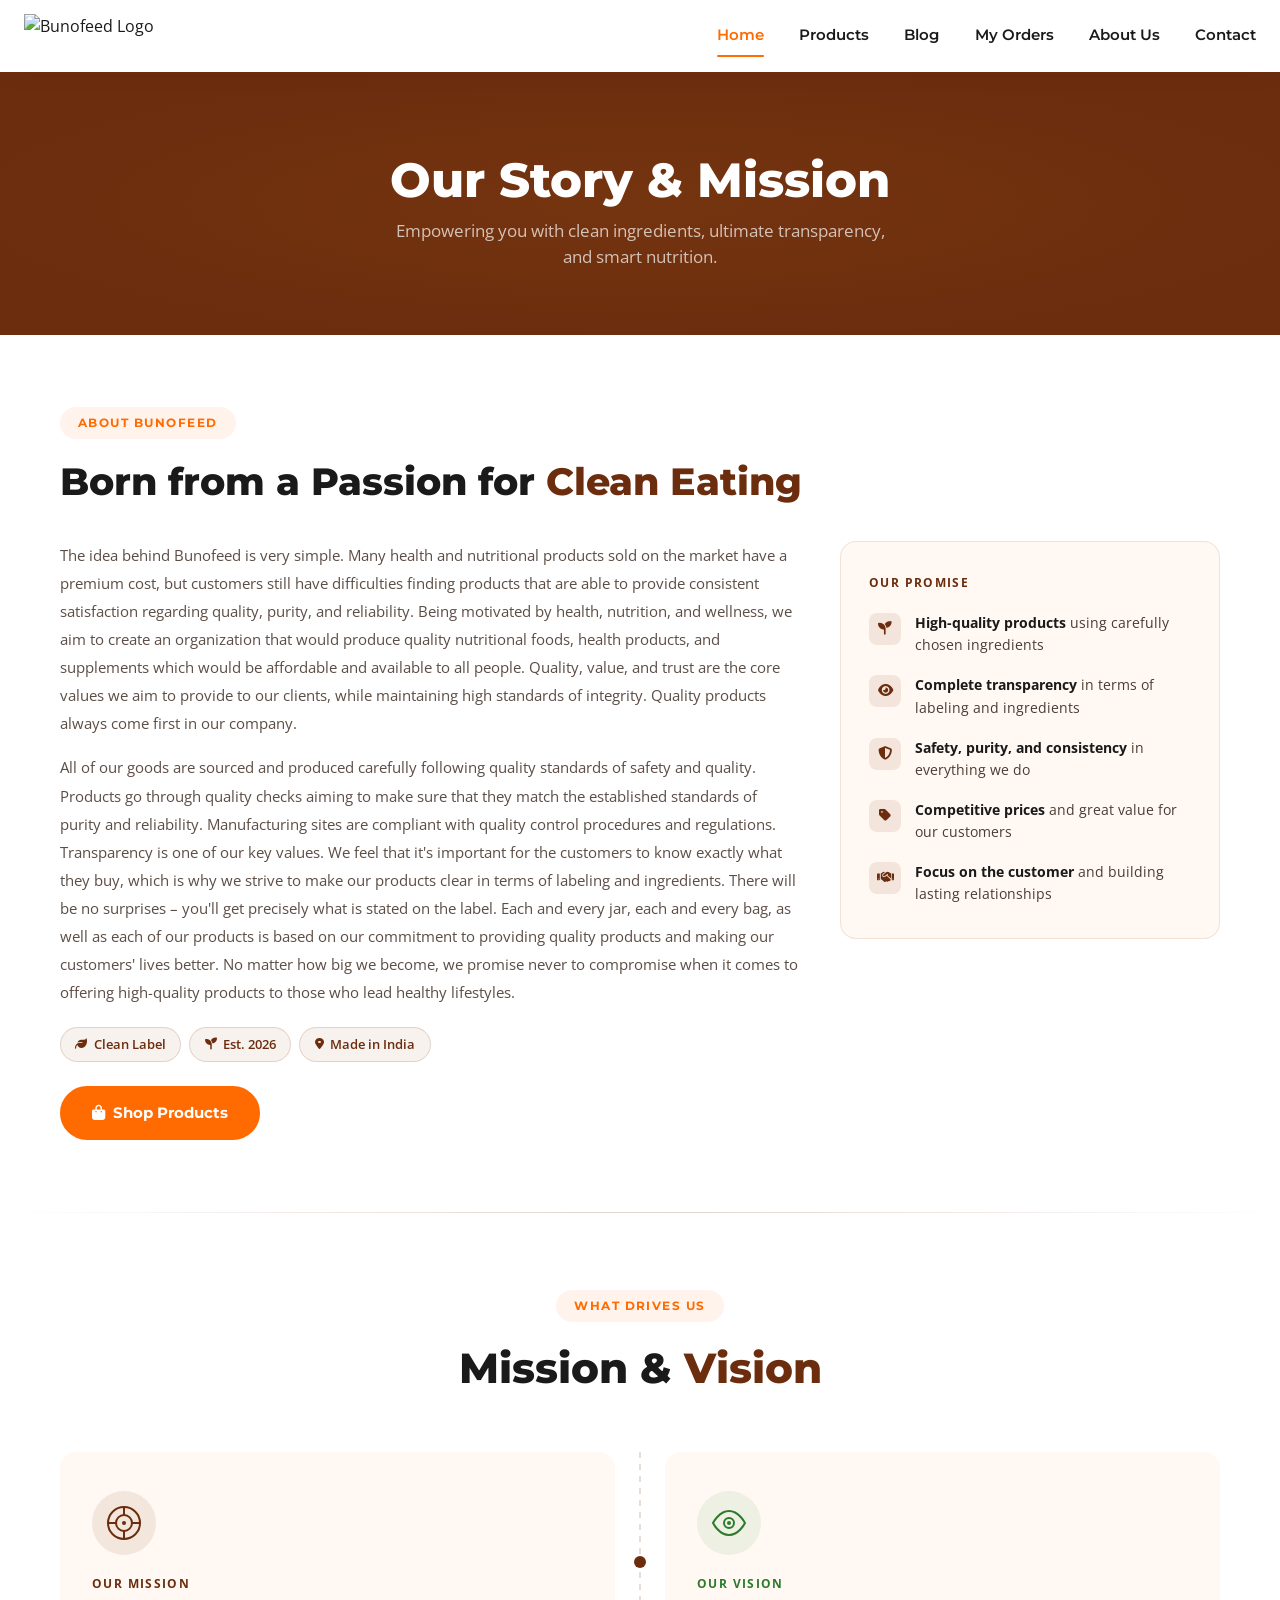
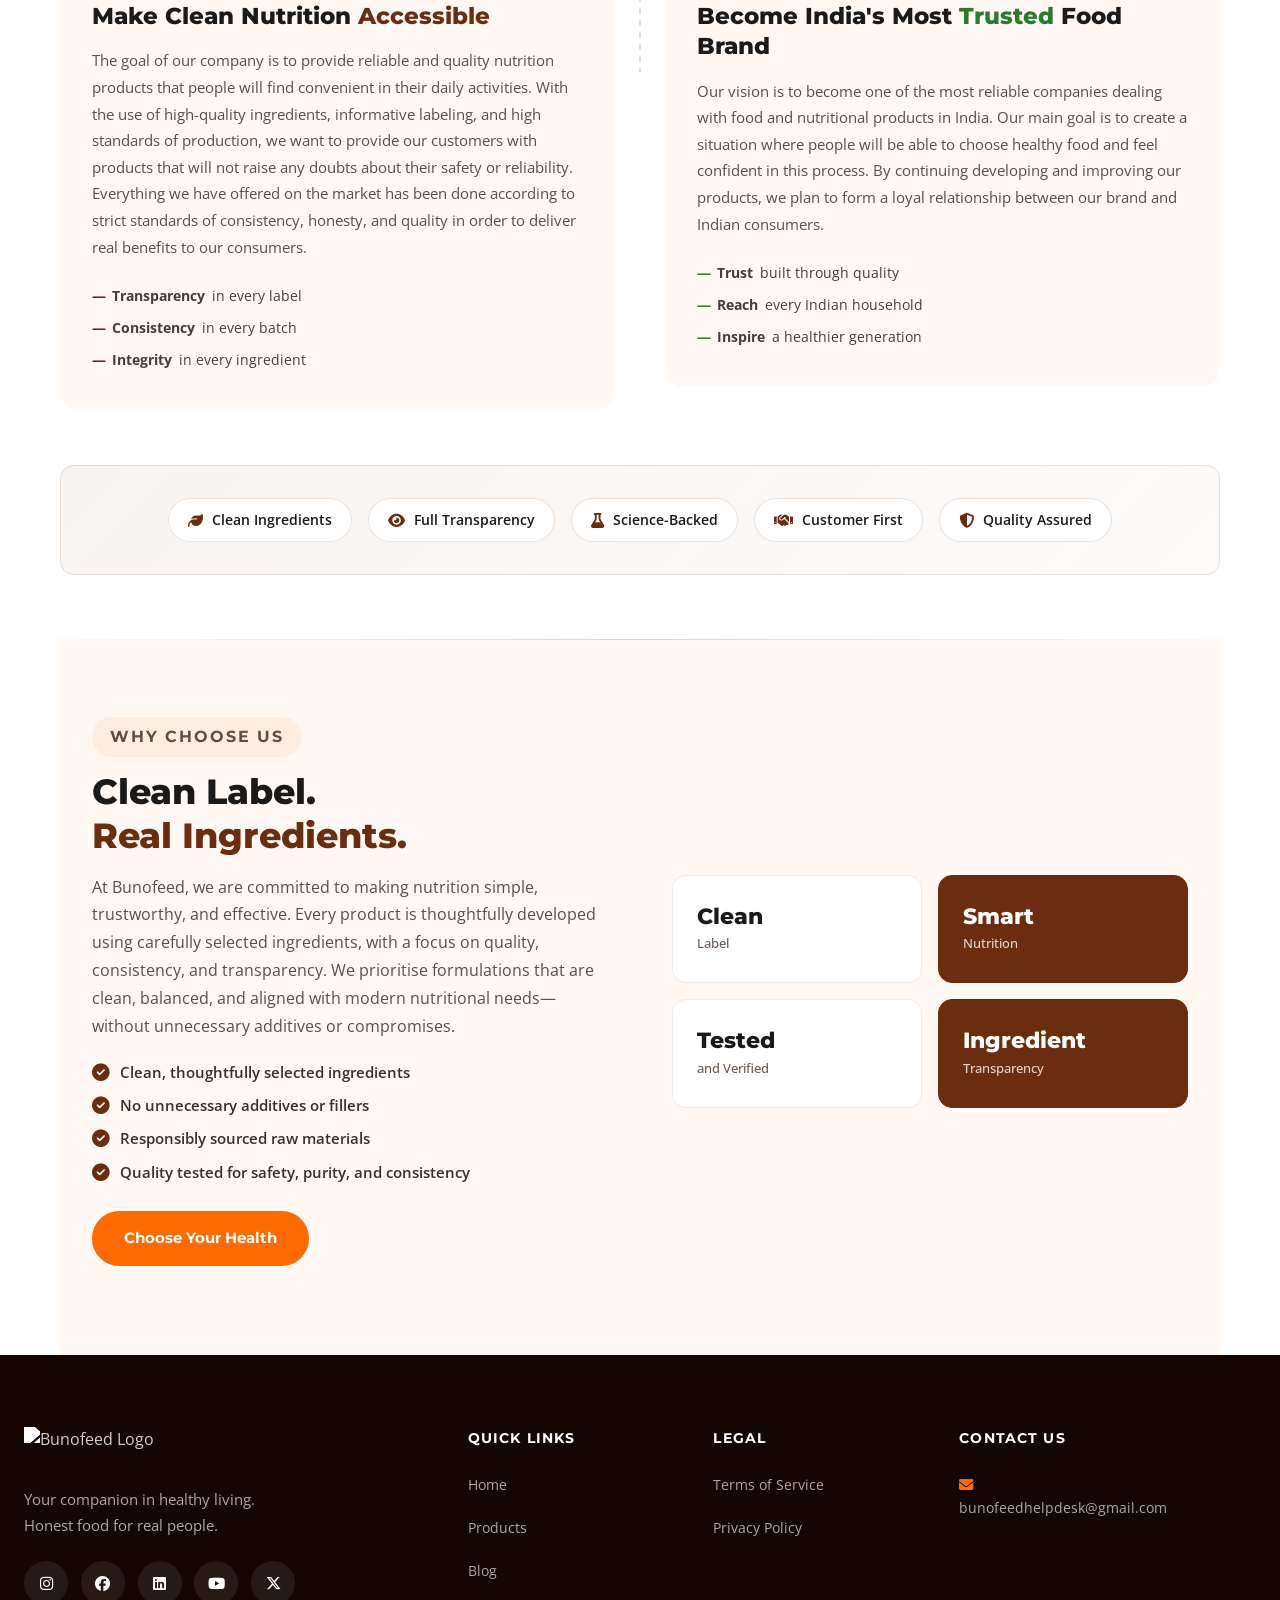
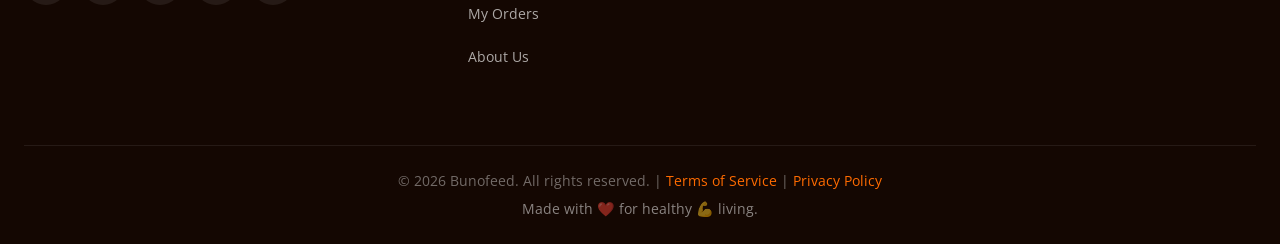
==== about.html @ 145c2211 "Update about.html" ====
<!DOCTYPE html>
<html lang="en">
<head>
  <!-- Google tag (gtag.js) -->
<script async src="https://www.googletagmanager.com/gtag/js?id=G-GJ6EV9SN7Q"></script>
<script>
  window.dataLayer = window.dataLayer || [];
  function gtag(){dataLayer.push(arguments);}
  gtag('js', new Date());

  gtag('config', 'G-GJ6EV9SN7Q', { debug_mode: true });
</script>
  <meta charset="UTF-8"/>
  <meta name="viewport" content="width=device-width, initial-scale=1.0, viewport-fit=cover"/>
  <meta name="description" content="Learn about Bunofeed — our story, mission, vision and commitment to clean, healthy food products. Honest nutrition for everyday life."/>
  <meta name="robots" content="index, follow"/>
  <title>About Bunofeed | Our Story, Mission & Commitment to Clean Nutrition</title>

  <!-- Canonical -->
  <link rel="canonical" href="https://bunofeed.in/about.html"/>

  <!-- Favicons -->
<link rel="icon" type="image/png" sizes="32x32" href="/images/favicon-32x32.png">
<link rel="icon" type="image/png" sizes="16x16" href="/images/favicon-16x16.png">
<link rel="icon" type="image/png" sizes="16x16" href="/images/favicon-192x192.png">

<link rel="apple-touch-icon" sizes="180x180" href="/images/apple-touch-icon.png">

<link rel="manifest" href="/site.webmanifest">
  
  <!-- Open Graph -->
  <meta property="og:type" content="website"/>
  <meta property="og:site_name" content="Bunofeed"/>
  <meta property="og:locale" content="en_IN"/>
  <meta property="og:url" content="https://bunofeed.in/about.html"/>
  <meta property="og:title" content="About Bunofeed | Our Story & Mission"/>
  <meta property="og:description" content="Learn about Bunofeed — our story, mission, vision and commitment to clean, healthy food products. Honest nutrition for everyday life."/>
  <meta property="og:image" content="https://bunofeed.in/images/web_cover_image.png"/>
  <meta property="og:image:width" content="1200"/>
  <meta property="og:image:height" content="630"/>
  <meta property="og:image:alt" content="Bunofeed — Clean Nutrition Products"/>

  <!-- Twitter Card -->
  <meta name="twitter:card" content="summary_large_image"/>
  <meta name="twitter:site" content="@bunofeed"/>
  <meta name="twitter:title" content="About Bunofeed | Our Story & Mission"/>
  <meta name="twitter:description" content="Learn about Bunofeed — our story, mission, vision and commitment to clean, healthy food products."/>
  <meta name="twitter:image" content="https://bunofeed.in/images/web_cover_image.png"/>

  <!-- hreflang -->
  <link rel="alternate" hreflang="en-in" href="https://bunofeed.in/about.html"/>
  <link rel="alternate" hreflang="x-default" href="https://bunofeed.in/about.html"/>

  <!-- BreadcrumbList Schema -->
  <script type="application/ld+json">
  {
    "@context": "https://schema.org",
    "@type": "BreadcrumbList",
    "itemListElement": [
      { "@type": "ListItem", "position": 1, "name": "Home",     "item": "https://bunofeed.in/" },
      { "@type": "ListItem", "position": 2, "name": "About Us", "item": "https://bunofeed.in/about.html" }
    ]
  }
  </script>

  <!-- AboutPage Schema -->
  <script type="application/ld+json">
  {
    "@context": "https://schema.org",
    "@type": "AboutPage",
    "url": "https://bunofeed.in/about.html",
    "name": "About Bunofeed",
    "description": "Learn about Bunofeed — our story, mission, vision and commitment to clean, healthy food products.",
    "publisher": {
      "@type": "Organization",
      "name": "Bunofeed",
      "logo": "https://bunofeed.in/images/logo2.png"
    }
  }
  </script>
  <link rel="preconnect" href="https://fonts.googleapis.com"/>
  <link rel="preconnect" href="https://fonts.gstatic.com" crossorigin/>
  <link href="https://fonts.googleapis.com/css2?family=Montserrat:wght@400;600;700;800&family=Open+Sans:wght@400;500;600&display=swap" rel="stylesheet"/>
  <link rel="stylesheet" href="https://cdnjs.cloudflare.com/ajax/libs/font-awesome/6.5.0/css/all.min.css"/>
  <link rel="stylesheet" href="/style.css"/>
  <style>
    /* =============================================
       ABOUT PAGE — Fixed Layout, Original Content
       ============================================= */

    /* ── Hero ── */
    .about-page-hero {
      background: var(--brown);
      padding: clamp(3rem, 7vw, 5rem) 1.5rem clamp(2.5rem, 5vw, 4rem);
      text-align: center;
      position: relative;
      overflow: hidden;
    }
    .about-page-hero::after {
      content: '';
      position: absolute; inset: 0;
      background: radial-gradient(ellipse at center, rgba(139,69,19,0.3) 0%, transparent 75%);
      pointer-events: none;
    }
    .about-page-hero-inner { position: relative; z-index: 1; }
    .about-page-hero h1 {
      font-family: var(--font-head);
      font-size: clamp(1.75rem, 5vw, 3rem);
      font-weight: 800; color: #fff; margin-bottom: 0.5rem;
      line-height: 1.2;
    }
    .about-page-hero p {
      color: rgba(255,255,255,0.7);
      font-size: clamp(0.9rem, 2.5vw, 1.05rem);
      max-width: 520px;
      margin: 0 auto;
    }

    /* ── Divider ── */
    .about-divider {
      height: 1px;
      background: linear-gradient(to right, transparent, #e0d4cc, transparent);
      margin: 0;
    }

    /* ── Brand / About Section ── */
    .brand-visual-section {
      padding: clamp(2.5rem, 6vw, 4.5rem) clamp(1rem, 4vw, 2rem);
      background: var(--white);
    }
    .bvs-identity {
      max-width: 1160px;
      margin: 0 auto;
    }
    .bvs-top {
      margin-bottom: 2.25rem;
    }
    .bvs-heading {
      font-family: var(--font-head);
      font-size: clamp(1.6rem, 3.5vw, 2.4rem);
      font-weight: 800;
      color: var(--dark);
      margin: 0.4rem 0 0;
      line-height: 1.2;
    }
    .bvs-heading span { color: var(--brown); }

    /* Two columns: story | promise card */
    .bvs-cols {
      display: grid;
      grid-template-columns: 1fr 380px;
      gap: 2.5rem;
      align-items: start;
    }

    /* Story text */
    .bvs-story {}
    .bvs-desc {
      color: #5c4d45;
      font-size: clamp(0.88rem, 1.5vw, 0.95rem);
      line-height: 1.85;
      margin-bottom: 1rem;
      white-space: pre-line;
    }
    .bvs-tags {
      display: flex;
      flex-wrap: wrap;
      gap: 0.5rem;
      margin: 1.25rem 0 1.5rem;
    }
    .bvs-tags span {
      display: inline-flex;
      align-items: center;
      gap: 0.4rem;
      padding: 0.4rem 0.9rem;
      border-radius: 50px;
      background: rgba(139,69,19,0.07);
      border: 1px solid rgba(139,69,19,0.18);
      font-size: 0.8rem;
      font-weight: 600;
      color: var(--brown);
      white-space: nowrap;
    }
    .bvs-tags span i { font-size: 0.75rem; }
    .bvs-cta { min-height: 48px; }

    /* Promise card */
    .bvs-promise-card {
      background: var(--off-white, #faf7f5);
      border: 1px solid rgba(139,69,19,0.12);
      border-radius: 16px;
      padding: 2rem 1.75rem;
      position: sticky;
      top: 5rem;
    }
    .bvs-promise-label {
      font-size: 0.72rem;
      font-weight: 700;
      letter-spacing: 0.12em;
      text-transform: uppercase;
      color: var(--brown);
      margin-bottom: 1.25rem;
    }
    .bvs-promise-list {
      list-style: none;
      padding: 0; margin: 0;
      display: flex;
      flex-direction: column;
      gap: 1.1rem;
    }
    .bvs-promise-list li {
      display: flex;
      align-items: flex-start;
      gap: 0.85rem;
      font-size: 0.9rem;
      color: #4a3c35;
      line-height: 1.55;
    }
    .bvs-promise-list li strong { color: var(--dark); }
    .bvs-promise-icon {
      flex-shrink: 0;
      width: 32px; height: 32px;
      border-radius: 8px;
      background: rgba(139,69,19,0.1);
      display: flex; align-items: center; justify-content: center;
      color: var(--brown);
      font-size: 0.85rem;
      margin-top: 1px;
    }

    /* ── Mission & Vision ── */
    /* ── Mission & Vision ── */
    .mv-section {
      padding: clamp(2.5rem, 6vw, 5rem) clamp(1rem, 4vw, 2rem) clamp(2rem, 5vw, 4rem);
      background: var(--white);
    }
    .mv-header {
      text-align: center;
      margin-bottom: clamp(2rem, 4vw, 3.5rem);
      max-width: 1160px;
      margin-left: auto;
      margin-right: auto;
    }
    .mv-header h2 {
      font-family: var(--font-head);
      font-size: clamp(1.8rem, 4vw, 2.6rem);
      font-weight: 800; color: var(--dark);
      margin-bottom: 0.75rem;
    }
    .mv-header h2 span { color: var(--brown); }
    .mv-subtitle {
      color: #6b5c54; font-size: 1rem;
      max-width: 560px; margin: 0 auto; line-height: 1.7;
    }

    /* Cards — two columns on desktop */
    .mv-cards {
      display: grid;
      grid-template-columns: 1fr auto 1fr;
      gap: 0;
      align-items: start;
      max-width: 1160px;
      margin: 0 auto;
    }
    .mv-card {
      padding: clamp(1.5rem, 3vw, 2.5rem) clamp(1.25rem, 2.5vw, 2rem);
      border-radius: 16px;
      background: var(--off-white, #faf7f5);
      transition: transform 0.3s ease, box-shadow 0.3s ease;
    }
    .mv-card:hover {
      transform: translateY(-6px);
      box-shadow: 0 20px 50px rgba(139,69,19,0.10);
    }
    .mv-card-icon {
      width: 64px; height: 64px; border-radius: 50%;
      display: flex; align-items: center; justify-content: center;
      margin-bottom: 1.25rem;
    }
    .mv-card--mission .mv-card-icon { background: rgba(139,69,19,0.10); color: var(--brown); }
    .mv-card--vision  .mv-card-icon { background: rgba(34,139,34,0.08); color: #2c7a2c; }
    .mv-card-label {
      font-size: 0.72rem; font-weight: 700;
      letter-spacing: 0.12em; text-transform: uppercase; margin-bottom: 0.5rem;
    }
    .mv-card--mission .mv-card-label { color: var(--brown); }
    .mv-card--vision  .mv-card-label { color: #2c7a2c; }
    .mv-card h3 {
      font-family: var(--font-head);
      font-size: clamp(1.15rem, 2.2vw, 1.45rem);
      font-weight: 800; color: var(--dark);
      margin-bottom: 1rem; line-height: 1.3;
    }
    .mv-card h3 em { font-style: normal; }
    .mv-card--mission h3 em { color: var(--brown); }
    .mv-card--vision  h3 em { color: #2c7a2c; }
    .mv-card > p {
      color: #5c4d45;
      font-size: clamp(0.88rem, 1.5vw, 0.95rem);
      line-height: 1.75; margin-bottom: 1.5rem;
    }
    .mv-pillars {
      list-style: none; padding: 0; margin: 0;
      display: flex; flex-direction: column; gap: 0.55rem;
    }
    .mv-pillars li {
      font-size: 0.9rem; color: #4a3c35;
      display: flex; align-items: center; gap: 0.4rem;
    }
    .mv-pillars li::before { content: '—'; font-weight: 700; color: var(--brown); flex-shrink: 0; }
    .mv-card--vision .mv-pillars li::before { color: #2c7a2c; }
    .mv-pillars li span { font-weight: 700; }

    /* Dashed ornament between cards */
    .mv-ornament {
      display: flex;
      flex-direction: column;
      align-items: center;
      justify-content: center;
      padding: 0 1.5rem;
      position: relative;
    }
    .mv-ornament-dot {
      width: 12px; height: 12px; border-radius: 50%;
      background: var(--brown);
      position: absolute; top: 50%; left: 50%;
      transform: translate(-50%, -50%);
    }

    /* Values strip */
    .mv-values-strip {
      display: flex; flex-wrap: wrap;
      justify-content: center; gap: 1rem;
      margin-top: 3.5rem; padding: 2rem;
      border-radius: 14px;
      background: linear-gradient(135deg, rgba(139,69,19,0.06) 0%, rgba(139,69,19,0.02) 100%);
      border: 1px solid rgba(139,69,19,0.12);
      max-width: 1160px;
      margin-left: auto; margin-right: auto;
    }
    .mv-value {
      display: flex; align-items: center; gap: 0.55rem;
      padding: 0.6rem 1.2rem; border-radius: 50px;
      background: #fff; border: 1px solid rgba(139,69,19,0.15);
      font-size: 0.88rem; font-weight: 600; color: var(--dark);
      white-space: nowrap;
    }
    .mv-value i { color: var(--brown); font-size: 0.95rem; }

    /* ── Why Choose Bunofeed ── */
    .why-us {
      padding: clamp(2.5rem, 6vw, 5rem) clamp(1rem, 4vw, 2rem) clamp(3rem, 7vw, 6rem);
      background: var(--off-white, #faf7f5);
    }
    /* Inner wrapper for two-column layout */
    .why-us > .why-text,
    .why-us > .why-visual {
      /* handled by the parent grid below */
    }
    /* Wrap why-text + why-visual in a grid via pseudo-container */
    .why-us {
      display: grid;
      grid-template-columns: 1fr 1fr;
      gap: clamp(2rem, 5vw, 4rem);
      align-items: start;
      max-width: 1160px;
      margin-left: auto; margin-right: auto;
      box-sizing: border-box;
    }
    .why-text h2 {
      font-family: var(--font-head);
      font-size: clamp(1.6rem, 3.5vw, 2.2rem);
      font-weight: 800; color: var(--dark);
      margin-bottom: 1rem; line-height: 1.25;
    }
    .why-text h2 span { color: var(--brown); }
    .why-text > p {
      color: #5c4d45; font-size: clamp(0.88rem, 1.6vw, 0.97rem);
      line-height: 1.8; margin-bottom: 1.25rem;
    }
    .why-list {
      list-style: none; padding: 0; margin: 0 0 1.75rem;
      display: flex; flex-direction: column; gap: 0.65rem;
    }
    .why-list li {
      display: flex; align-items: flex-start; gap: 0.65rem;
      font-size: clamp(0.88rem, 1.5vw, 0.95rem);
      color: #3a2e28; line-height: 1.5;
    }
    .why-list li i { color: var(--brown); margin-top: 3px; flex-shrink: 0; }

    .why-visual {
      display: grid;
      grid-template-columns: 1fr 1fr;
      gap: 1rem;
      align-self: center;
    }
    .why-stat-card {
      padding: 1.75rem 1.5rem; border-radius: 14px;
      background: #fff; border: 1px solid rgba(139,69,19,0.1);
      display: flex; flex-direction: column; gap: 0.3rem;
      transition: transform 0.3s ease, box-shadow 0.3s ease;
    }
    .why-stat-card:hover {
      transform: translateY(-4px);
      box-shadow: 0 12px 32px rgba(139,69,19,0.10);
    }
    .why-stat-card.accent { background: var(--brown); border-color: var(--brown); }
    .stat-num {
      font-family: var(--font-head);
      font-size: clamp(1.1rem, 2vw, 1.4rem);
      font-weight: 800; color: var(--dark); line-height: 1.1;
    }
    .why-stat-card.accent .stat-num { color: #fff; }
    .stat-label { font-size: 0.82rem; color: #6b5c54; font-weight: 500; }
    .why-stat-card.accent .stat-label { color: rgba(255,255,255,0.8); }

    /* =============================================
       RESPONSIVE BREAKPOINTS
       ============================================= */

    /* Tablet: collapse promise card below story */
    @media (max-width: 960px) {
      .bvs-cols {
        grid-template-columns: 1fr;
        gap: 2rem;
      }
      .bvs-promise-card { position: static; }

      .why-us {
        grid-template-columns: 1fr;
        max-width: 680px;
      }
      .why-visual { grid-template-columns: repeat(4, 1fr); }
    }

    @media (max-width: 700px) {
      .mv-cards { grid-template-columns: 1fr; }
      .mv-ornament { display: none; }
      .mv-values-strip { margin-top: 2rem; padding: 1.25rem; gap: 0.6rem; }
      .mv-value { font-size: 0.82rem; padding: 0.5rem 0.9rem; }
    }

    @media (max-width: 600px) {
      .why-visual { grid-template-columns: 1fr 1fr; }
      .mv-header { margin-bottom: 1.5rem; }
      .bvs-promise-card { padding: 1.5rem 1.25rem; }
    }

    @media (max-width: 400px) {
      .why-visual { grid-template-columns: 1fr; }
    }
  </style>
</head>
<body>

  <!-- =========================================================
       CAMPAIGN BANNER
       ========================================================= -->
  <div id="campaign-banner" role="alert" aria-live="polite"></div>

  <!-- NAVBAR -->
  <header class="navbar">
    <div class="nav-container">
      <a href="/index.html" class="logo" aria-label="Bunofeed Home">
        <img src="https://bunofeed.in/images/logo2.png" alt="Bunofeed Logo" class="logo-img"/>

      </a>
      <button class="hamburger" id="hamburger" aria-label="Toggle menu" aria-expanded="false">
        <span></span><span></span><span></span>
      </button>
      <nav class="nav-links" id="navLinks" aria-label="Main navigation">
        <a href="/index.html"    class="nav-link active">Home</a>
        <a href="/shop.html"     class="nav-link">Products</a>
        <a href="/blog.html"     class="nav-link">Blog</a>
        <a href="/orders.html"   class="nav-link">My Orders</a>
        <a href="/about.html"    class="nav-link">About Us</a>
        <a href="#contact"       class="nav-link">Contact</a>
      </nav>
    </div>
  </header>

  <section class="about-page-hero">
    <div class="about-page-hero-inner">
      <h1>Our Story & Mission</h1>
      <p>Empowering you with clean ingredients, ultimate transparency, and smart nutrition.</p>
    </div>
  </section>

  <!-- BRAND VISUAL SECTION -->
  <section class="brand-visual-section" id="about" aria-label="About Bunofeed">
    <div class="bvs-identity">

      <!-- Top: section label + heading -->
      <div class="bvs-top">
        <p class="section-tag">About Bunofeed</p>
        <h2 class="bvs-heading">Born from a Passion for <span>Clean Eating</span></h2>
      </div>

      <!-- Two-column: story text left, promise panel right -->
      <div class="bvs-cols">

        <div class="bvs-story">
          <p class="bvs-desc">The idea behind Bunofeed is very simple. Many health and nutritional products sold on the market have a premium cost, but customers still have difficulties finding products that are able to provide consistent satisfaction regarding quality, purity, and reliability. Being motivated by health, nutrition, and wellness, we aim to create an organization that would produce quality nutritional foods, health products, and supplements which would be affordable and available to all people. Quality, value, and trust are the core values we aim to provide to our clients, while maintaining high standards of integrity. Quality products always come first in our company.</p>

          <p class="bvs-desc">All of our goods are sourced and produced carefully following quality standards of safety and quality. Products go through quality checks aiming to make sure that they match the established standards of purity and reliability. Manufacturing sites are compliant with quality control procedures and regulations.
Transparency is one of our key values. We feel that it's important for the customers to know exactly what they buy, which is why we strive to make our products clear in terms of labeling and ingredients. There will be no surprises – you'll get precisely what is stated on the label. Each and every jar, each and every bag, as well as each of our products is based on our commitment to providing quality products and making our customers' lives better. No matter how big we become, we promise never to compromise when it comes to offering high-quality products to those who lead healthy lifestyles.</p>

          <div class="bvs-tags">
            <span><i class="fas fa-leaf" aria-hidden="true"></i> Clean Label</span>
            <span><i class="fas fa-seedling" aria-hidden="true"></i> Est. 2026</span>
            <span><i class="fas fa-map-marker-alt" aria-hidden="true"></i> Made in India</span>
          </div>
          <a href="/shop.html" class="btn btn-primary bvs-cta">
            <i class="fas fa-shopping-bag" aria-hidden="true"></i> Shop Products
          </a>
        </div>

        <!-- Right: promise card -->
        <div class="bvs-promise-card">
          <p class="bvs-promise-label">Our Promise</p>
          <ul class="bvs-promise-list">
            <li>
              <span class="bvs-promise-icon"><i class="fas fa-seedling"></i></span>
              <div><strong>High-quality products</strong> using carefully chosen ingredients</div>
            </li>
            <li>
              <span class="bvs-promise-icon"><i class="fas fa-eye"></i></span>
              <div><strong>Complete transparency</strong> in terms of labeling and ingredients</div>
            </li>
            <li>
              <span class="bvs-promise-icon"><i class="fas fa-shield-halved"></i></span>
              <div><strong>Safety, purity, and consistency</strong> in everything we do</div>
            </li>
            <li>
              <span class="bvs-promise-icon"><i class="fas fa-tag"></i></span>
              <div><strong>Competitive prices</strong> and great value for our customers</div>
            </li>
            <li>
              <span class="bvs-promise-icon"><i class="fas fa-handshake"></i></span>
              <div><strong>Focus on the customer</strong> and building lasting relationships</div>
            </li>
          </ul>
        </div>

      </div>
    </div>
  </section>

  <!-- NEAT VISUAL DIVIDER -->
  <div class="about-divider"></div>

  <!-- MISSION & VISION SECTION -->
  <section class="mv-section" aria-label="Mission and Vision">
    <div class="mv-header">
      <p class="section-tag">What Drives Us</p>
      <h2>Mission &amp; <span>Vision</span></h2>
    </div>
    <div class="mv-cards">
      <!-- Mission -->
      <div class="mv-card mv-card--mission reveal">
        <div class="mv-card-icon">
          <svg width="36" height="36" viewBox="0 0 36 36" fill="none" aria-hidden="true">
            <circle cx="18" cy="18" r="16" stroke="currentColor" stroke-width="2"/>
            <circle cx="18" cy="18" r="8"  stroke="currentColor" stroke-width="2"/>
            <circle cx="18" cy="18" r="2"  fill="currentColor"/>
            <line x1="18" y1="2"  x2="18" y2="10" stroke="currentColor" stroke-width="2" stroke-linecap="round"/>
            <line x1="18" y1="26" x2="18" y2="34" stroke="currentColor" stroke-width="2" stroke-linecap="round"/>
            <line x1="2"  y1="18" x2="10" y2="18" stroke="currentColor" stroke-width="2" stroke-linecap="round"/>
            <line x1="26" y1="18" x2="34" y2="18" stroke="currentColor" stroke-width="2" stroke-linecap="round"/>
          </svg>
        </div>
        <div class="mv-card-label">Our Mission</div>
        <h3>Make Clean Nutrition <em>Accessible</em></h3>
        <p>The goal of our company is to provide reliable and quality nutrition products that people will find convenient in their daily activities. With the use of high-quality ingredients, informative labeling, and high standards of production, we want to provide our customers with products that will not raise any doubts about their safety or reliability. Everything we have offered on the market has been done according to strict standards of consistency, honesty, and quality in order to deliver real benefits to our consumers.</p>
        <ul class="mv-pillars">
          <li><span>Transparency</span> in every label</li>
          <li><span>Consistency</span> in every batch</li>
          <li><span>Integrity</span> in every ingredient</li>
        </ul>
      </div>

      <!-- Divider ornament -->
      <div class="mv-ornament" aria-hidden="true">
        <svg width="2" height="220" viewBox="0 0 2 220" fill="none">
          <line x1="1" y1="0" x2="1" y2="220" stroke="#e0d4cc" stroke-width="1.5" stroke-dasharray="6 6"/>
        </svg>
        <div class="mv-ornament-dot"></div>
      </div>

      <!-- Vision -->
      <div class="mv-card mv-card--vision reveal">
        <div class="mv-card-icon">
          <svg width="36" height="36" viewBox="0 0 36 36" fill="none" aria-hidden="true">
            <path d="M2 18C2 18 8 6 18 6C28 6 34 18 34 18C34 18 28 30 18 30C8 30 2 18 2 18Z" stroke="currentColor" stroke-width="2" stroke-linejoin="round"/>
            <circle cx="18" cy="18" r="5" stroke="currentColor" stroke-width="2"/>
            <circle cx="18" cy="18" r="2" fill="currentColor"/>
          </svg>
        </div>
        <div class="mv-card-label">Our Vision</div>
        <h3>Become India's Most <em>Trusted</em> Food Brand</h3>
        <p>Our vision is to become one of the most reliable companies dealing with food and nutritional products in India. Our main goal is to create a situation where people will be able to choose healthy food and feel confident in this process. By continuing developing and improving our products, we plan to form a loyal relationship between our brand and Indian consumers.</p>
        <ul class="mv-pillars">
          <li><span>Trust</span> built through quality</li>
          <li><span>Reach</span> every Indian household</li>
          <li><span>Inspire</span> a healthier generation</li>
        </ul>
      </div>
    </div>

    <!-- Values strip -->
    <div class="mv-values-strip">
      <div class="mv-value"><i class="fas fa-leaf" aria-hidden="true"></i><span>Clean Ingredients</span></div>
      <div class="mv-value"><i class="fas fa-eye" aria-hidden="true"></i><span>Full Transparency</span></div>
      <div class="mv-value"><i class="fas fa-flask" aria-hidden="true"></i><span>Science-Backed</span></div>
      <div class="mv-value"><i class="fas fa-handshake" aria-hidden="true"></i><span>Customer First</span></div>
      <div class="mv-value"><i class="fas fa-shield-halved" aria-hidden="true"></i><span>Quality Assured</span></div>
    </div>
  </section>
  <div class="about-divider"></div>

  <!-- WHY CHOOSE BUNOFEED -->
  <section class="why-us" aria-label="Why choose Bunofeed" >
    <div class="why-text">
      <p class="section-tag">Why Choose Us</p>
      <h2>Clean Label.<br/><span>Real Ingredients.</span></h2>
      <p>At Bunofeed, we are committed to making nutrition simple, trustworthy, and effective. Every product is thoughtfully developed using carefully selected ingredients, with a focus on quality, consistency, and transparency.

          We prioritise formulations that are clean, balanced, and aligned with modern nutritional needs—without unnecessary additives or compromises.</p>
      <ul class="why-list">
        <li><i class="fas fa-check-circle" aria-hidden="true"></i> Clean, thoughtfully selected ingredients</li>
        <li><i class="fas fa-check-circle" aria-hidden="true"></i> No unnecessary additives or fillers</li>
        <li><i class="fas fa-check-circle" aria-hidden="true"></i> Responsibly sourced raw materials</li>
        <li><i class="fas fa-check-circle" aria-hidden="true"></i> Quality tested for safety, purity, and consistency</li>
      </ul>
      <a href="/shop.html" class="btn btn-primary">Choose Your Health</a>
    </div>
    <div class="why-visual">
      <div class="why-stat-card reveal">
        <span class="stat-num">Clean</span>
        <span class="stat-label">Label</span>
      </div>
      <div class="why-stat-card accent reveal">
        <span class="stat-num">Smart</span>
        <span class="stat-label">Nutrition</span>
      </div>
      <div class="why-stat-card reveal">
        <span class="stat-num">Tested</span>
        <span class="stat-label">and Verified</span>
      </div>
      <div class="why-stat-card accent reveal">
        <span class="stat-num">Ingredient</span>
        <span class="stat-label">Transparency</span>
      </div>
    </div>
  </section>

   <!-- FOOTER -->
  <footer class="footer" id="contact">
    <div class="footer-grid">
      <div class="footer-brand">
        <img src="https://bunofeed.in/images/logo2.png" alt="Bunofeed Logo" class="logo-img footer-logo-img"/>
        <p>Your companion in healthy living. Honest food for real people.</p>
        <div class="social-links">
          <a href="https://www.instagram.com/bunofeed?igsh=cGFyaXpsbGRzczh0" data-social="instagram" target="_blank" rel="noopener noreferrer" aria-label="Instagram">
            <i class="fab fa-instagram" aria-hidden="true"></i>
          </a>
          <a href="https://www.facebook.com" data-social="facebook" target="_blank" rel="noopener noreferrer" aria-label="Facebook">
            <i class="fab fa-facebook" aria-hidden="true"></i>
          </a>
          <a href="https://www.linkedin.com/in/akash-kumar-995739293" data-social="linkedin" target="_blank" rel="noopener noreferrer" aria-label="LinkedIn">
            <i class="fab fa-linkedin" aria-hidden="true"></i>
          </a>
          <a href="https://www.youtube.com/channel/UC1f1x5hzWl1hBn3tpF--vnQ" data-social="youtube" target="_blank" rel="noopener noreferrer" aria-label="YouTube">
            <i class="fab fa-youtube" aria-hidden="true"></i>
          </a>
          <a href="https://x.com/bunofeed" data-social="twitter" target="_blank" rel="noopener noreferrer" aria-label="X / Twitter">
            <i class="fab fa-x-twitter" aria-hidden="true"></i>
          </a>
        </div>
      </div>
      <div class="footer-col">
        <h4>Quick Links</h4>
        <a href="/index.html">Home</a>
        <a href="/shop.html">Products</a>
        <a href="/blog.html">Blog</a>
        <a href="/orders.html">My Orders</a>
        <a href="/about.html">About Us</a>
      </div>
      <div class="footer-col">
        <h4>Legal</h4>
        <a href="/terms.html">Terms of Service</a>
        <a href="/privacy.html">Privacy Policy</a>
      </div>
      <div class="footer-col">
        <h4>Contact Us</h4>
        <p>
          <i class="fas fa-envelope" aria-hidden="true"></i>
          <a href="mailto:bunofeedhelpdesk@gmail.com" data-email>
            bunofeedhelpdesk@gmail.com
          </a>
        </p>
      </div>
    </div>
    <div class="footer-bottom">
      <p>© 2026 Bunofeed. All rights reserved. |
        <a href="/terms.html">Terms of Service</a> |
        <a href="/privacy.html">Privacy Policy</a>
      </p>
      <span class="footer-highlight">Made with ❤️ for healthy 💪 living.</span>
    </div>
  </footer>
  
  <!-- Scripts -->
  <script src="/products.js"></script>
  <script src="/api.js"></script>
  <script src="/script.js"></script>
</body>
</html>
---- style.css ----
/* ============================================================
   BUNOFEED — Main Stylesheet  (style.css)
   Brand Colors: #6B2D0E (brown), #FF6B00 (orange), #fff
   Mobile-first, fully responsive for iOS & Android
   Fully optimized for 60fps scrolling and Safari viewports
   ============================================================ */

/* ---- CSS Variables ---- */
:root {
  --brown:        #6B2D0E;
  --brown-dark:   #4a1e08;
  --brown-light:  #8B4513;
  --orange:       #FF6B00;
  --orange-light: #FF8C38;
  --white:        #FFFFFF;
  --off-white:    #FFF8F3;
  --gray:         #666666;
  --light-gray:   #f5f5f5;
  --dark:         #1a1a1a;
  --font-head:    'Montserrat', sans-serif;
  --font-body:    'Open Sans', sans-serif;
  --shadow:       0 10px 30px rgba(107,45,14,0.1);
  --radius:       16px;
  --transition:   0.3s cubic-bezier(0.16, 1, 0.3, 1);
  --nav-height:   72px;
}

/* ---- Reset ---- */
*, *::before, *::after {
  box-sizing: border-box;
  margin: 0;
  padding: 0;
  -webkit-tap-highlight-color: transparent; /* removes blue flash on iOS tap */
}
html {
  scroll-behavior: smooth;
  -webkit-text-size-adjust: 100%;
  text-size-adjust: 100%;
}
body {
  font-family: var(--font-body);
  color: var(--dark);
  background: var(--white);
  line-height: 1.6;
  overflow-x: hidden;
  -webkit-font-smoothing: antialiased;
  -moz-osx-font-smoothing: grayscale;
}
img {
  max-width: 100%;
  display: block;
  height: auto;
}
a  { text-decoration: none; color: inherit; }
ul { list-style: none; }

/* ---- Utility ---- */
.container {
  width: 100%;
  max-width: 1280px;
  margin: 0 auto;
  padding: 0 1.5rem;
}

/* ============================================================
   CAMPAIGN BANNER
   ============================================================ */
#campaign-banner {
  display: none;
  width: 100%;
  padding: 12px 1.5rem;
  text-align: center;
  font-family: var(--font-head);
  font-weight: 600;
  font-size: 0.88rem;
  letter-spacing: 0.02em;
  position: relative;
  z-index: 1001;
}
#campaign-banner a {
  text-decoration: underline;
  margin-left: 0.5rem;
  font-weight: 700;
  opacity: 0.9;
}
#campaign-banner a:hover { opacity: 1; }
#banner-close {
  position: absolute;
  right: 12px;
  top: 50%;
  transform: translateY(-50%);
  background: none;
  border: none;
  cursor: pointer;
  font-size: 1.25rem;
  opacity: 0.75;
  line-height: 1;
  padding: 8px; /* tactile minimum */
  display: flex;
  align-items: center;
  justify-content: center;
}
#banner-close:hover { opacity: 1; }

/* ============================================================
   BUTTONS
   ============================================================ */
.btn {
  display: inline-flex;
  align-items: center;
  justify-content: center;
  gap: 0.5rem;
  padding: 13px 30px;
  border-radius: 50px;
  font-family: var(--font-head);
  font-weight: 700;
  font-size: 0.95rem;
  cursor: pointer;
  transition: var(--transition);
  border: 2px solid transparent;
  text-align: center;
  white-space: nowrap;
  -webkit-appearance: none;
  appearance: none;
  min-height: 48px; /* Premium tactile touch targets on devices */
}
.btn-primary {
  background: var(--orange);
  color: var(--white);
  border-color: var(--orange);
}
.btn-primary:hover {
  background: var(--orange-light);
  border-color: var(--orange-light);
  transform: translateY(-2px);
  box-shadow: 0 8px 24px rgba(255,107,0,0.3);
}
.btn-primary:active {
  transform: translateY(0);
}
.btn-outline {
  background: transparent;
  color: var(--white);
  border-color: var(--white);
}
.btn-outline:hover {
  background: var(--white);
  color: var(--brown);
  transform: translateY(-2px);
}
.btn-outline:active {
  transform: translateY(0);
}
.btn-brown {
  background: var(--brown);
  color: var(--white);
  border-color: var(--brown);
}
.btn-brown:hover {
  background: var(--brown-dark);
  border-color: var(--brown-dark);
  transform: translateY(-2px);
  box-shadow: 0 8px 24px rgba(107,45,14,0.25);
}
.btn-brown:active {
  transform: translateY(0);
}

/* ============================================================
   SECTION HEADER
   ============================================================ */
.section-header {
  text-align: center;
  margin-bottom: 3.5rem;
  padding: 0 1rem;
}
.section-tag {
  display: inline-block;
  background: rgba(255,107,0,0.08);
  color: var(--orange);
  font-family: var(--font-head);
  font-weight: 700;
  font-size: 0.78rem;
  letter-spacing: 0.12em;
  text-transform: uppercase;
  padding: 6px 18px;
  border-radius: 50px;
  margin-bottom: 0.8rem;
}
.section-header h2 {
  font-family: var(--font-head);
  font-size: clamp(1.8rem, 4vw, 2.6rem);
  font-weight: 800;
  color: var(--dark);
  line-height: 1.25;
}
.section-header h2 span { color: var(--orange); }
.section-desc {
  color: var(--gray);
  margin-top: 0.8rem;
  font-size: 0.98rem;
}

/* ============================================================
   NAVBAR
   ============================================================ */
.navbar {
  position: sticky;
  top: 0;
  z-index: 1000;
  background: var(--white);
  box-shadow: 0 2px 20px rgba(107,45,14,0.06);
}
.nav-container {
  max-width: 1280px;
  margin: 0 auto;
  padding: 0 1.5rem;
  height: var(--nav-height);
  display: flex;
  align-items: center;
  justify-content: space-between;
}
.logo { display: flex; align-items: center; min-height: 44px; }
.logo-img {
  height: 44px;
  width: auto;
  object-fit: contain;
  display: block;
}
.footer-logo-img {
  height: 44px;
  filter: brightness(0) invert(1);
}
.nav-links {
  display: flex;
  align-items: center;
  gap: 2.2rem;
}
.nav-link {
  font-family: var(--font-head);
  font-weight: 600;
  font-size: 0.95rem;
  color: var(--dark);
  position: relative;
  transition: color var(--transition);
  padding: 6px 0;
  display: inline-block;
  min-height: 38px;
}
.nav-link::after {
  content: '';
  position: absolute;
  bottom: -2px;
  left: 0;
  width: 0;
  height: 2.5px;
  background: var(--orange);
  transition: width 0.25s cubic-bezier(0.16, 1, 0.3, 1);
  border-radius: 2px;
}
.nav-link:hover,
.nav-link.active { color: var(--orange); }
.nav-link:hover::after,
.nav-link.active::after { width: 100%; }

.search-btn {
  background: none;
  border: none;
  cursor: pointer;
  font-size: 1.2rem;
  color: var(--dark);
  transition: color var(--transition);
  padding: 10px;
  display: flex;
  align-items: center;
  justify-content: center;
  min-width: 44px;
  min-height: 44px;
  -webkit-appearance: none;
  appearance: none;
}
.search-btn:hover { color: var(--orange); }

/* Hamburger Menu Icon */
.hamburger {
  display: none;
  flex-direction: column;
  gap: 5px;
  background: none;
  border: none;
  cursor: pointer;
  padding: 10px;
  -webkit-appearance: none;
  appearance: none;
  min-width: 44px;
  min-height: 44px;
  align-items: center;
  justify-content: center;
  z-index: 1010;
}
.hamburger span {
  display: block;
  width: 24px;
  height: 2.5px;
  background: var(--dark);
  border-radius: 3px;
  transition: var(--transition);
}
.hamburger.active span:nth-child(1) { transform: translateY(7.5px) rotate(45deg); }
.hamburger.active span:nth-child(2) { opacity: 0; transform: scaleX(0); }
.hamburger.active span:nth-child(3) { transform: translateY(-7.5px) rotate(-45deg); }

/* ============================================================
   HERO SECTION
   ============================================================ */
.hero {
  background: #fdf8f4;
  min-height: 580px;
  display: flex;
  flex-direction: row;
  align-items: center;
  justify-content: space-between;
  position: relative;
  overflow: hidden;
  padding: 6rem max(1.5rem, calc((100% - 1200px) / 2));
  gap: 4rem;
}

/* Soft warm ambient blobs */
.hero::before {
  content: '';
  position: absolute;
  inset: 0;
  background:
    radial-gradient(ellipse 60% 55% at 90% 20%, rgba(255,107,0,0.10) 0%, transparent 65%),
    radial-gradient(ellipse 50% 60% at -10% 80%, rgba(107,45,14,0.07) 0%, transparent 60%),
    radial-gradient(ellipse 40% 40% at 50% 110%, rgba(255,140,56,0.06) 0%, transparent 55%);
  pointer-events: none;
}

.hero-content {
  position: relative;
  z-index: 2;
  flex: 1.2;
  max-width: 600px;
  display: flex;
  flex-direction: column;
  gap: 1.3rem;
}
.hero-sub {
  font-family: var(--font-head);
  font-weight: 700;
  font-size: 0.78rem;
  letter-spacing: 0.16em;
  text-transform: uppercase;
  color: var(--orange);
}
.hero-title {
  font-family: var(--font-head);
  font-size: clamp(2.2rem, 5.5vw, 3.6rem);
  font-weight: 800;
  color: var(--brown-dark);
  line-height: 1.15;
}
.hero-highlight {
  color: var(--orange);
}
.hero-desc {
  color: #1a1a1a;
  font-size: 1.05rem;
  max-width: 480px;
  line-height: 1.8;
}
.hero-btns {
  display: flex;
  gap: 1rem;
  flex-wrap: wrap;
  margin-top: 0.6rem;
}
/* Outline button adjusted for light background */
.hero .btn-outline {
  color: var(--brown);
  border-color: rgba(107,45,14,0.3);
  background: transparent;
}
.hero .btn-outline:hover {
  background: var(--brown);
  color: var(--white);
  border-color: var(--brown);
}

/* Hero Right Visuals */
.hero-image {
  flex: 1;
  display: flex;
  align-items: center;
  justify-content: flex-end;
  position: relative;
  z-index: 1;
}

.hero-img-wrap {
  width: 100%;
  display: flex;
  align-items: center;
  justify-content: flex-end;
}

.hero-photo {
  max-width: 100%;
  max-height: 520px;
  width: auto;
  height: auto;
  object-fit: contain;
  display: block;
}

/* ============================================================
   FEATURES STRIP
   ============================================================ */
.features-strip {
  background: var(--brown);
  display: flex;
  justify-content: center;
  flex-wrap: nowrap;
  overflow-x: auto;
  -webkit-overflow-scrolling: touch;
  scrollbar-width: none;
}
.features-strip::-webkit-scrollbar { display: none; }
.feature-item {
  display: flex;
  align-items: center;
  gap: 0.8rem;
  padding: 1.1rem 2.2rem;
  color: var(--white);
  font-family: var(--font-head);
  font-weight: 600;
  font-size: 0.88rem;
  border-right: 1px solid rgba(255,255,255,0.12);
  transition: background var(--transition);
  flex-shrink: 0;
  white-space: nowrap;
  min-height: 48px;
}
.feature-item:last-child { border-right: none; }
.feature-item:hover { background: rgba(255,107,0,0.14); }
.feature-item i { color: var(--orange); font-size: 1.15rem; }

/* ============================================================
   PRODUCTS SECTION
   ============================================================ */
.products {
  padding: 5.5rem 1.5rem;
  background: var(--off-white);
}
.products-grid {
  max-width: 1280px;
  margin: 0 auto;
  display: grid;
  grid-template-columns: repeat(4, 1fr);
  gap: 1.8rem;
}
.product-card {
  background: var(--white);
  border-radius: var(--radius);
  overflow: hidden;
  box-shadow: 0 4px 15px rgba(107,45,14,0.04);
  transition: transform var(--transition), box-shadow var(--transition);
  display: flex;
  flex-direction: column;
  position: relative;
  border: 1px solid rgba(107,45,14,0.04);
  height: 480px;
}
.product-card:hover {
  transform: translateY(-8px);
  box-shadow: 0 16px 40px rgba(107,45,14,0.15);
}

/* Product Badges */
.product-badge {
  position: absolute;
  top: 14px;
  left: 14px;
  background: var(--brown);
  color: var(--white);
  font-family: var(--font-head);
  font-weight: 700;
  font-size: 0.72rem;
  padding: 5px 14px;
  border-radius: 50px;
  z-index: 2;
  letter-spacing: 0.04em;
  text-transform: uppercase;
}
.product-badge.new    { background: #28a745; }
.product-badge.limited{ background: #dc3545; }
.product-badge.sale   { background: var(--orange); }

.sale-ribbon {
  position: absolute;
  top: 14px;
  right: 14px;
  background: var(--orange);
  color: var(--white);
  font-family: var(--font-head);
  font-weight: 800;
  font-size: 0.72rem;
  padding: 5px 14px;
  border-radius: 50px;
  z-index: 2;
}

/* Product image area — exactly 50% of fixed card height */
.product-img {
  flex: 0 0 50%;
  height: 50%;
  padding: 12px;
  display: flex;
  align-items: center;
  justify-content: center;
  position: relative;
  overflow: hidden;
  user-select: none;
}
.product-img img.product-photo {
  width: 90%;
  height: 90%;
  object-fit: contain;
  position: absolute;
  inset: 0;
  margin: auto;
  pointer-events: none;
  will-change: transform;
}
.product-emoji {
  position: relative;
  z-index: 1;
  font-size: 4.5rem;
  line-height: 1;
}

/* Card color backgrounds (Clean gradient matching) */
.peanut-bg  { background: linear-gradient(135deg, #fdf1e1, #f7d6a5); }
.oat-bg     { background: linear-gradient(135deg, #f0faf1, #d3ebd5); }
.muesli-bg  { background: linear-gradient(135deg, #fffbf2, #fbe8cc); }
.choco-bg   { background: linear-gradient(135deg, #473229, #7c584c); }

.product-info {
  flex: 0 0 50%;
  height: 50%;
  padding: 0.7rem 0.9rem 0.7rem;
  display: flex;
  flex-direction: column;
  justify-content: space-between;
  gap: 0;
  overflow: hidden;
  box-sizing: border-box;
}

/* Name + tagline block */
.card-name-block {
  flex-shrink: 0;
}
.product-info h3 {
  font-family: var(--font-head);
  font-size: 0.85rem;
  font-weight: 700;
  color: var(--dark);
  line-height: 1.3;
  margin: 0 0 0.18rem 0;
  white-space: normal;
  overflow: visible;
  display: block;
}
.card-tagline {
  font-size: 0.71rem;
  color: var(--brown-dark, #4a1a05);
  font-weight: 600;
  line-height: 1.35;
  margin: 0;
  font-style: normal;
  white-space: normal;
  overflow: visible;
  display: block;
}
.product-info > p { display: none; }

/* Real-Time Variant Selector Dropdowns on Card */
.card-selectors-row {
  display: grid;
  grid-template-columns: 1fr 1fr;
  gap: 0.3rem;
  flex-shrink: 0;
}
.card-select {
  padding: 0 8px;
  height: 26px;
  border: 1.5px solid #e2d7cf;
  border-radius: 8px;
  font-family: var(--font-body);
  font-size: 0.72rem;
  font-weight: 600;
  color: var(--dark);
  outline: none;
  background: #ffffff;
  cursor: pointer;
  transition: border-color 0.2s, box-shadow 0.2s;
  width: 100%;
}
.card-select:focus {
  border-color: var(--orange);
  box-shadow: 0 0 4px rgba(255,107,0,0.15);
}

/* Price row — weight + price stacked */
.card-price-row {
  flex-shrink: 0;
  display: flex;
  flex-direction: column;
  gap: 1px;
}
.product-weight {
  font-size: 0.68rem;
  color: var(--gray);
  font-weight: 600;
}
.product-price {
  display: flex;
  flex-direction: column;
  gap: 2px;
}
.price-original {
  font-family: var(--font-head);
  font-size: 0.95rem;
  font-weight: 800;
  color: #000000;
}
.price-sale {
  display: flex;
  align-items: center;
  flex-wrap: wrap;
  gap: 0.3rem;
}
.price-sale .price-current {
  font-family: var(--font-head);
  font-size: 0.95rem;
  font-weight: 800;
  color: #000000;
}
.price-sale .price-old {
  font-size: 0.72rem;
  color: #d32f2f;
  text-decoration: line-through;
}
.price-save-tag {
  font-size: 0.65rem;
  background: #eafbe1;
  color: #2e7d32;
  font-family: var(--font-head);
  font-weight: 700;
  padding: 1px 6px;
  border-radius: 50px;
}

/* Buttons — full width row at very bottom */
.product-card-btns {
  display: flex;
  gap: 0.4rem;
  flex-shrink: 0;
}
.btn-view-detail {
  flex: 1;
  padding: 0;
  height: 32px;
  font-size: 0.72rem;
  border-radius: 50px;
  background: transparent;
  color: var(--brown);
  font-family: var(--font-head);
  font-weight: 700;
  border: 2px solid var(--brown);
  cursor: pointer;
  transition: var(--transition);
  -webkit-appearance: none;
  appearance: none;
  white-space: nowrap;
  display: flex;
  align-items: center;
  justify-content: center;
}
.btn-view-detail:hover {
  background: var(--brown);
  color: var(--white);
  transform: translateY(-2px);
}
.btn-view-detail:active { transform: translateY(0); }

.btn-buy {
  flex: 1;
  padding: 0;
  height: 32px;
  font-size: 0.72rem;
  border-radius: 50px;
  background: var(--brown);
  color: var(--white);
  font-family: var(--font-head);
  font-weight: 700;
  border: 2px solid var(--brown);
  cursor: pointer;
  transition: var(--transition);
  -webkit-appearance: none;
  appearance: none;
  white-space: nowrap;
  display: flex;
  align-items: center;
  justify-content: center;
}
.btn-buy:hover {
  background: var(--orange);
  border-color: var(--orange);
  transform: translateY(-2px);
}
.btn-buy:active { transform: translateY(0); }

/* Remove old product-footer — layout now handled by flex column on product-info */
.product-footer { display: contents; }

/* ============================================================
   WHY US SECTION
   ============================================================ */
.why-us {
  padding: 5.5rem 1.5rem;
  max-width: 1280px;
  margin: 0 auto;
  display: grid;
  grid-template-columns: 1fr 1fr;
  gap: 5rem;
  align-items: center;
}
.why-text .section-tag  { display: inline-block; margin-bottom: 0.8rem; }
.why-text h2 {
  font-family: var(--font-head);
  font-size: clamp(2rem, 3.5vw, 2.5rem);
  font-weight: 800;
  line-height: 1.25;
  margin-bottom: 1.3rem;
}
.why-text h2 span { color: var(--orange); }
.why-text > p { color: var(--gray); font-size: 1rem; line-height: 1.75; margin-bottom: 1.5rem; }
.why-list {
  display: flex;
  flex-direction: column;
  gap: 0.8rem;
  margin-bottom: 2rem;
}
.why-list li {
  display: flex;
  align-items: center;
  gap: 0.8rem;
  font-size: 0.98rem;
  font-weight: 600;
  color: var(--dark);
}
.why-list li i { color: var(--orange); font-size: 1.1rem; }
.why-visual {
  display: grid;
  grid-template-columns: 1fr 1fr;
  gap: 1.2rem;
}
.why-stat-card {
  background: var(--off-white);
  border-radius: var(--radius);
  padding: 2rem 1.5rem;
  display: flex;
  flex-direction: column;
  gap: 0.4rem;
  border: 2px solid transparent;
  transition: var(--transition);
}
.why-stat-card:hover,
.why-stat-card.accent {
  background: var(--brown);
  border-color: var(--brown);
}
.why-stat-card:hover .stat-num,
.why-stat-card.accent .stat-num { color: var(--orange); }
.why-stat-card:hover .stat-label,
.why-stat-card.accent .stat-label { color: rgba(255,255,255,0.75); }
.stat-num {
  font-family: var(--font-head);
  font-size: 1.7rem;
  font-weight: 800;
  color: var(--brown);
  line-height: 1.1;
}
.stat-label {
  font-size: 0.85rem;
  color: var(--gray);
  font-weight: 600;
}

/* ============================================================
   ABOUT SECTION
   ============================================================ */
.about {
  padding: 5.5rem 1.5rem;
  max-width: 1280px;
  margin: 0 auto;
  display: grid;
  grid-template-columns: 1fr 1fr;
  gap: 5rem;
  align-items: center;
}
.about-visual {
  position: relative;
  display: flex;
  justify-content: center;
}
.about-img-box {
  width: 340px;
  height: 340px;
  background: linear-gradient(135deg, var(--off-white), #fdf1e1);
  border-radius: 50%;
  display: flex;
  align-items: center;
  justify-content: center;
  border: 6px solid var(--orange);
  box-shadow: 0 0 0 14px rgba(255,107,0,0.1);
  overflow: hidden;
}
.about-img-box img { width: 70%; height: 70%; object-fit: contain; }
.about-badge {
  position: absolute;
  top: 15px;
  right: 25px;
  background: var(--brown);
  color: var(--white);
  font-family: var(--font-head);
  font-weight: 700;
  font-size: 0.82rem;
  padding: 8px 18px;
  border-radius: 50px;
  box-shadow: 0 4px 15px rgba(0,0,0,0.15);
}
.about-text .section-tag { display: inline-block; margin-bottom: 0.8rem; }
.about-text h2 {
  font-family: var(--font-head);
  font-size: clamp(2rem, 3.5vw, 2.5rem);
  font-weight: 800;
  line-height: 1.25;
  margin-bottom: 1.3rem;
}
.about-text h2 span { color: var(--orange); }
.about-text p {
  color: var(--gray);
  margin-bottom: 1.1rem;
  font-size: 0.98rem;
  line-height: 1.75;
}

/* ============================================================
   CUSTOMER FEEDBACK SECTION
   ============================================================ */
.feedback-section {
  background: var(--brown);
  padding: 4.0rem 1.5rem;
}
.feedback-inner {
  max-width: 1280px;
  margin: 0 auto;
  display: grid;
  grid-template-columns: 1fr 1.3fr;
  gap: 5rem;
  align-items: start;
}
.feedback-left h2 {
  font-family: var(--font-head);
  font-size: clamp(2rem, 3.5vw, 2.5rem);
  font-weight: 800;
  color: var(--white);
  line-height: 1.25;
  margin-bottom: 1.5rem;
}
.feedback-left h2 span { color: var(--orange); }
.feedback-perks {
  display: flex;
  flex-direction: column;
  gap: 1.1rem;
}
.perk-item {
  display: flex;
  align-items: center;
  gap: 0.8rem;
  color: #ffffff;
  font-size: 0.98rem;
  font-weight: 600;
}
.perk-item i { color: var(--orange); font-size: 1.1rem; width: 24px; }
.feedback-right {
  display: flex;
  flex-direction: column;
  gap: 1.2rem;
}
.presubmitnote {
  font-size: 1.05rem;
  color: #ffffff;
  line-height: 1.7;
}
.feedback-submit {
  align-self: flex-start;
  padding: 14px 36px;
  font-size: 1rem;
  min-height: 50px;
}
.form-note {
  font-size: 0.78rem;
  color: rgba(255,255,255,0.55);
}

/* ============================================================
   FOOTER
   ============================================================ */
.footer {
  background: #140702;
  color: rgba(255,255,255,0.8);
  padding: 4.5rem 1.5rem 0;
  margin-top: auto;
}
.footer-grid {
  max-width: 1280px;
  margin: 0 auto;
  display: grid;
  grid-template-columns: 2fr 1fr 1fr 1.5fr;
  gap: 3rem;
  padding-bottom: 3.5rem;
  border-bottom: 1px solid rgba(255,255,255,0.08);
}
.footer-brand p {
  margin-top: 1rem;
  font-size: 0.92rem;
  line-height: 1.75;
  max-width: 260px;
  color: rgba(255,255,255,0.65);
}
.social-links {
  display: flex;
  flex-wrap: wrap;
  gap: 0.8rem;
  margin-top: 1.4rem;
}
.social-links a {
  width: 44px;
  height: 44px;
  background: rgba(255,255,255,0.08);
  border-radius: 50%;
  display: flex;
  align-items: center;
  justify-content: center;
  color: var(--white);
  font-size: 0.95rem;
  transition: var(--transition);
}
.social-links a:hover {
  background: var(--orange);
  transform: translateY(-3px);
}
.footer-col h4 {
  font-family: var(--font-head);
  font-weight: 700;
  font-size: 0.9rem;
  color: var(--white);
  margin-bottom: 1.4rem;
  text-transform: uppercase;
  letter-spacing: 0.08em;
}
.footer-col a,
.footer-col p {
  display: block;
  font-size: 0.9rem;
  color: rgba(255,255,255,0.65);
  margin-bottom: 0.7rem;
  transition: color var(--transition);
  min-height: 32px;
}
.footer-col a:hover { color: var(--orange); }
.footer-col p i { margin-right: 8px; color: var(--orange); }
.footer-bottom {
  max-width: 1280px;
  margin: 0 auto;
  padding: 1.5rem 0;
  text-align: center;
  font-size: 0.85rem;
  color: rgba(255,255,255,0.4);
}
.footer-bottom a { color: var(--orange); }
.footer-highlight {
  display: block;
  margin-top: 0.4rem;
  color: rgba(255,255,255,0.5);
  font-size: 0.88rem;
}

/* ============================================================
   SCROLL REVEAL ANIMATION
   ============================================================ */
.reveal {
  opacity: 0;
  transform: translateY(24px);
  transition: opacity 0.5s cubic-bezier(0.16, 1, 0.3, 1), transform 0.5s cubic-bezier(0.16, 1, 0.3, 1);
}
.reveal.visible {
  opacity: 1;
  transform: translateY(0);
}

/* ============================================================
   RESPONSIVE — Tablet (≤1024px)
   ============================================================ */
@media (max-width: 1024px) {
  .hero {
    flex-direction: column;
    text-align: center;
    padding: 5rem 1.5rem;
    gap: 3rem;
  }
  .hero-content {
    max-width: 100%;
    align-items: center;
    display: flex;
    flex-direction: column;
  }
  .hero-image {
    display: flex !important;
    width: 100%;
    max-width: 480px;
    align-items: center;
    justify-content: center;
  }
  .hero-img-wrap {
    width: 100%;
    transform: none;
    justify-content: center;
    align-items: center;
  }
  .hero-photo {
    max-height: 380px;
    max-width: 100%;
    margin: 0 auto;
  }
  .hero-btns {
    justify-content: center;
  }
  .products-grid    { grid-template-columns: repeat(4, 1fr); gap: 1.25rem; }
  .why-us,
  .about            { grid-template-columns: 1fr; gap: 3rem; }
  .about-visual     { order: -1; }
  .feedback-inner   { grid-template-columns: 1fr; gap: 3rem; }
  .footer-grid      { grid-template-columns: 1fr 1fr; gap: 2.2rem; }
}

/* ============================================================
   RESPONSIVE — Mobile Large (≤768px)
   ============================================================ */
@media (max-width: 768px) {
  :root { --nav-height: 68px; }

  /* Navbar */
  .hamburger { display: flex; }
  .nav-links {
    display: none;
    position: fixed;
    top: var(--nav-height);
    left: 0;
    right: 0;
    background: var(--white);
    flex-direction: column;
    padding: 1.5rem 1.5rem 2.5rem;
    gap: 1rem;
    box-shadow: 0 10px 40px rgba(0,0,0,0.15);
    z-index: 999;
    max-height: calc(100vh - var(--nav-height));
    overflow-y: auto;
    -webkit-overflow-scrolling: touch;
  }
  .nav-links.open { display: flex; }
  .nav-link { min-height: 44px; display: flex; align-items: center; width: 100%; border-bottom: 1px solid #f9f0ea; }
  .nav-link::after { display: none; }

  /* Hero */
  .hero { min-height: auto; padding: 4.5rem 1.5rem; gap: 2.5rem; }
  .hero-btns { gap: 0.8rem; }
  .hero-btns .btn { flex: 1; min-width: 120px; }
  .hero-image { display: flex !important; width: 100%; max-width: 420px; }
  .hero-photo { max-height: 320px; }

  /* Products */
  .products-grid { grid-template-columns: repeat(2, 1fr); gap: 1rem; }
  .product-card { height: 400px; }
  .product-emoji { font-size: 3.2rem; }
  .product-info { padding: 0.6rem 0.7rem; }
  .product-info h3 { font-size: 0.8rem; }
  .card-tagline { font-size: 0.65rem; font-weight: 600; color: var(--brown-dark, #4a1a05); }
  .card-select { height: 24px; font-size: 0.68rem; }
  .product-card-btns { gap: 0.3rem; }
  .product-card-btns .btn-view-detail,
  .product-card-btns .btn-buy {
    height: 28px;
    font-size: 0.66rem;
  }

  /* Why / About */
  .why-visual { grid-template-columns: 1fr 1fr; }
  .about-img-box { width: 260px; height: 260px; }

  /* Feedback */
  .feedback-submit { align-self: stretch; width: 100%; }

  /* Footer */
  .footer-grid { grid-template-columns: 1fr; gap: 2rem; }
  .footer-brand p { max-width: 100%; }
}

/* ============================================================
   RESPONSIVE — Mobile Small (≤480px)
   ============================================================ */
@media (max-width: 480px) {
  .products-grid    { grid-template-columns: repeat(2, 1fr); gap: 0.6rem; }
  .product-card { height: 340px; }
  .product-emoji { font-size: 2.6rem; }
  .product-info { padding: 0.45rem 0.55rem; }
  .product-info h3 { font-size: 0.66rem; line-height: 1.25; }
  .card-tagline { font-size: 0.58rem; font-weight: 600; color: var(--brown-dark, #4a1a05); }
  .price-original,
  .price-sale .price-current { font-size: 0.82rem; }
  .price-sale .price-old { font-size: 0.62rem; }
  .price-save-tag { font-size: 0.52rem; padding: 1px 4px; }
  .product-weight { font-size: 0.6rem; }
  .card-select { height: 22px; font-size: 0.62rem; padding: 0 6px; }
  .product-badge { top: 7px; left: 7px; font-size: 0.55rem; padding: 3px 7px; }
  .sale-ribbon { top: 7px; right: 7px; font-size: 0.55rem; padding: 3px 7px; }
  .product-card-btns .btn-view-detail,
  .product-card-btns .btn-buy {
    height: 26px;
    font-size: 0.6rem;
    border-width: 1.5px;
  }
  .why-visual       { grid-template-columns: 1fr 1fr; gap: 0.8rem; }
  .stat-num         { font-size: 1.4rem; }
  .hero-title       { font-size: 2.1rem; }
  .btn              { padding: 12px 24px; font-size: 0.95rem; }
  .hero-btns        { flex-direction: column; }
  .hero-btns .btn   { width: 100%; text-align: center; }
  .about-img-box    { width: 220px; height: 220px; }
  .features-strip   { justify-content: flex-start; }
  .feature-item     { padding: 1rem 1.4rem; font-size: 0.82rem; }
  .section-header   { margin-bottom: 2rem; }
  .products, .about,
  .why-us,
  .feedback-section { padding: 4rem 1rem; }
  .hero-image { max-width: 100%; }
  .hero-photo { max-height: 280px; }
}

/* ============================================================
   CHECKOUT FORM MODAL OVERLAY
   ============================================================ */
.checkout-modal-overlay {
  display: none; position: fixed; inset: 0;
  background: rgba(0,0,0,0.6); 
  z-index: 10000;
  align-items: center; justify-content: center;
  padding: 1.5rem; 
  backdrop-filter: blur(14px);
  -webkit-backdrop-filter: blur(14px);
}
.checkout-modal-overlay.open { display: flex; }
.checkout-modal {
  background: #fff; border-radius: 20px;
  width: 100%; max-width: 460px; padding: 2.2rem;
  box-shadow: 0 24px 64px rgba(0,0,0,0.3);
  position: relative; 
  animation: modalSlideUp 0.35s cubic-bezier(0.16, 1, 0.3, 1);
  max-height: 92vh;
  overflow-y: auto;
  -webkit-overflow-scrolling: touch;
}
@keyframes modalSlideUp {
  from { opacity: 0; transform: translateY(30px); }
  to { opacity: 1; transform: translateY(0); }
}
.checkout-modal h2 {
  font-family: var(--font-head); font-size: 1.45rem; font-weight: 800;
  margin-bottom: 1.4rem; color: var(--dark); text-align: center;
}
.checkout-form { display: flex; flex-direction: column; gap: 1rem; }
.form-group { display: flex; flex-direction: column; gap: 0.35rem; }
.form-group label {
  font-family: var(--font-head); font-weight: 700; font-size: 0.8rem;
  color: var(--dark); text-transform: uppercase;
}
.form-group label span { color: var(--orange); }
.form-input {
  padding: 12px 16px; border: 2px solid #e0d4cc; border-radius: 10px;
  font-family: var(--font-body); font-size: 0.95rem; outline: none; transition: border-color 0.2s;
  background: #fff;
  min-height: 44px;
}
.form-input:focus { border-color: var(--orange); }
.checkout-btn {
  width: 100%; margin-top: 0.6rem;
  min-height: 48px;
}
.checkout-close {
  position: absolute; top: 1.25rem; right: 1.25rem;
  background: none; border: none; cursor: pointer; font-size: 1.25rem; color: var(--gray);
  width: 36px; height: 36px;
  display: flex; align-items: center; justify-content: center;
}
.error-msg {
  color: #dc3545; font-size: 0.78rem; font-weight: 600; margin-top: 0.2rem; display: none;
}
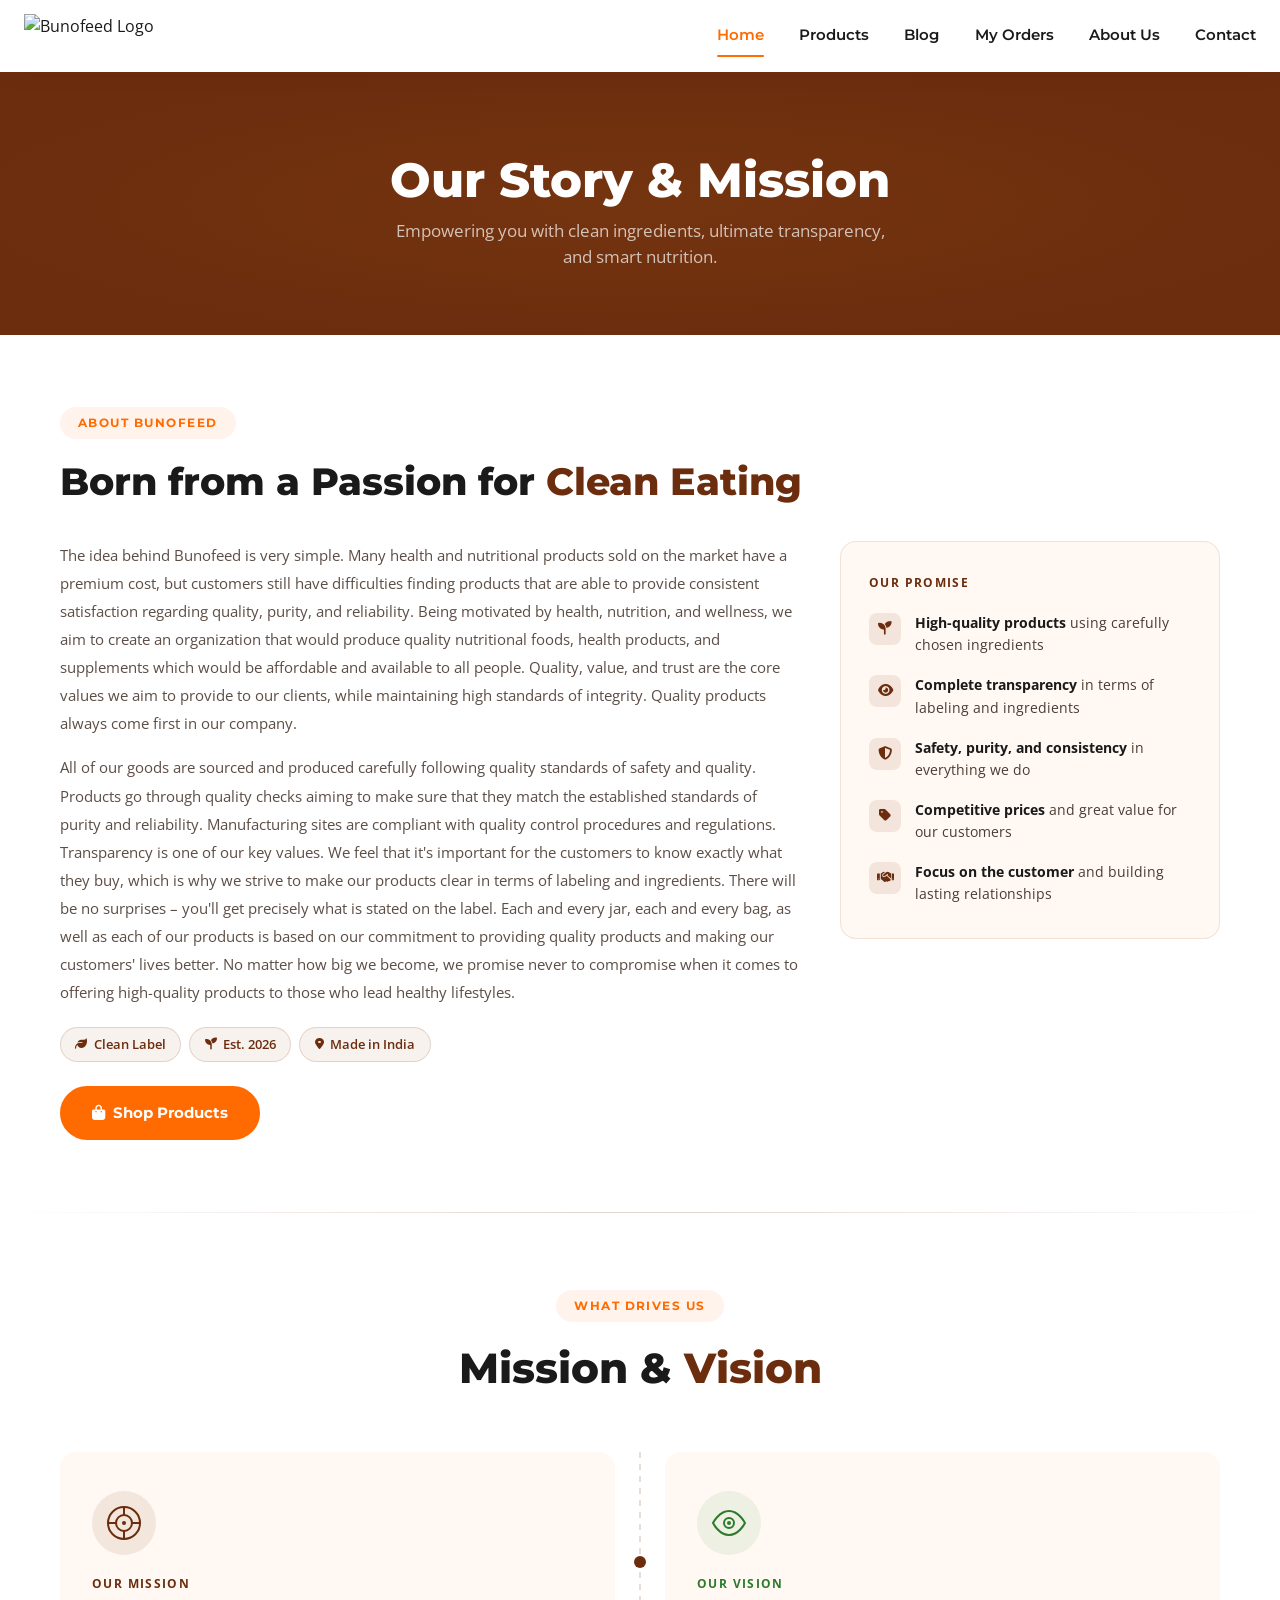
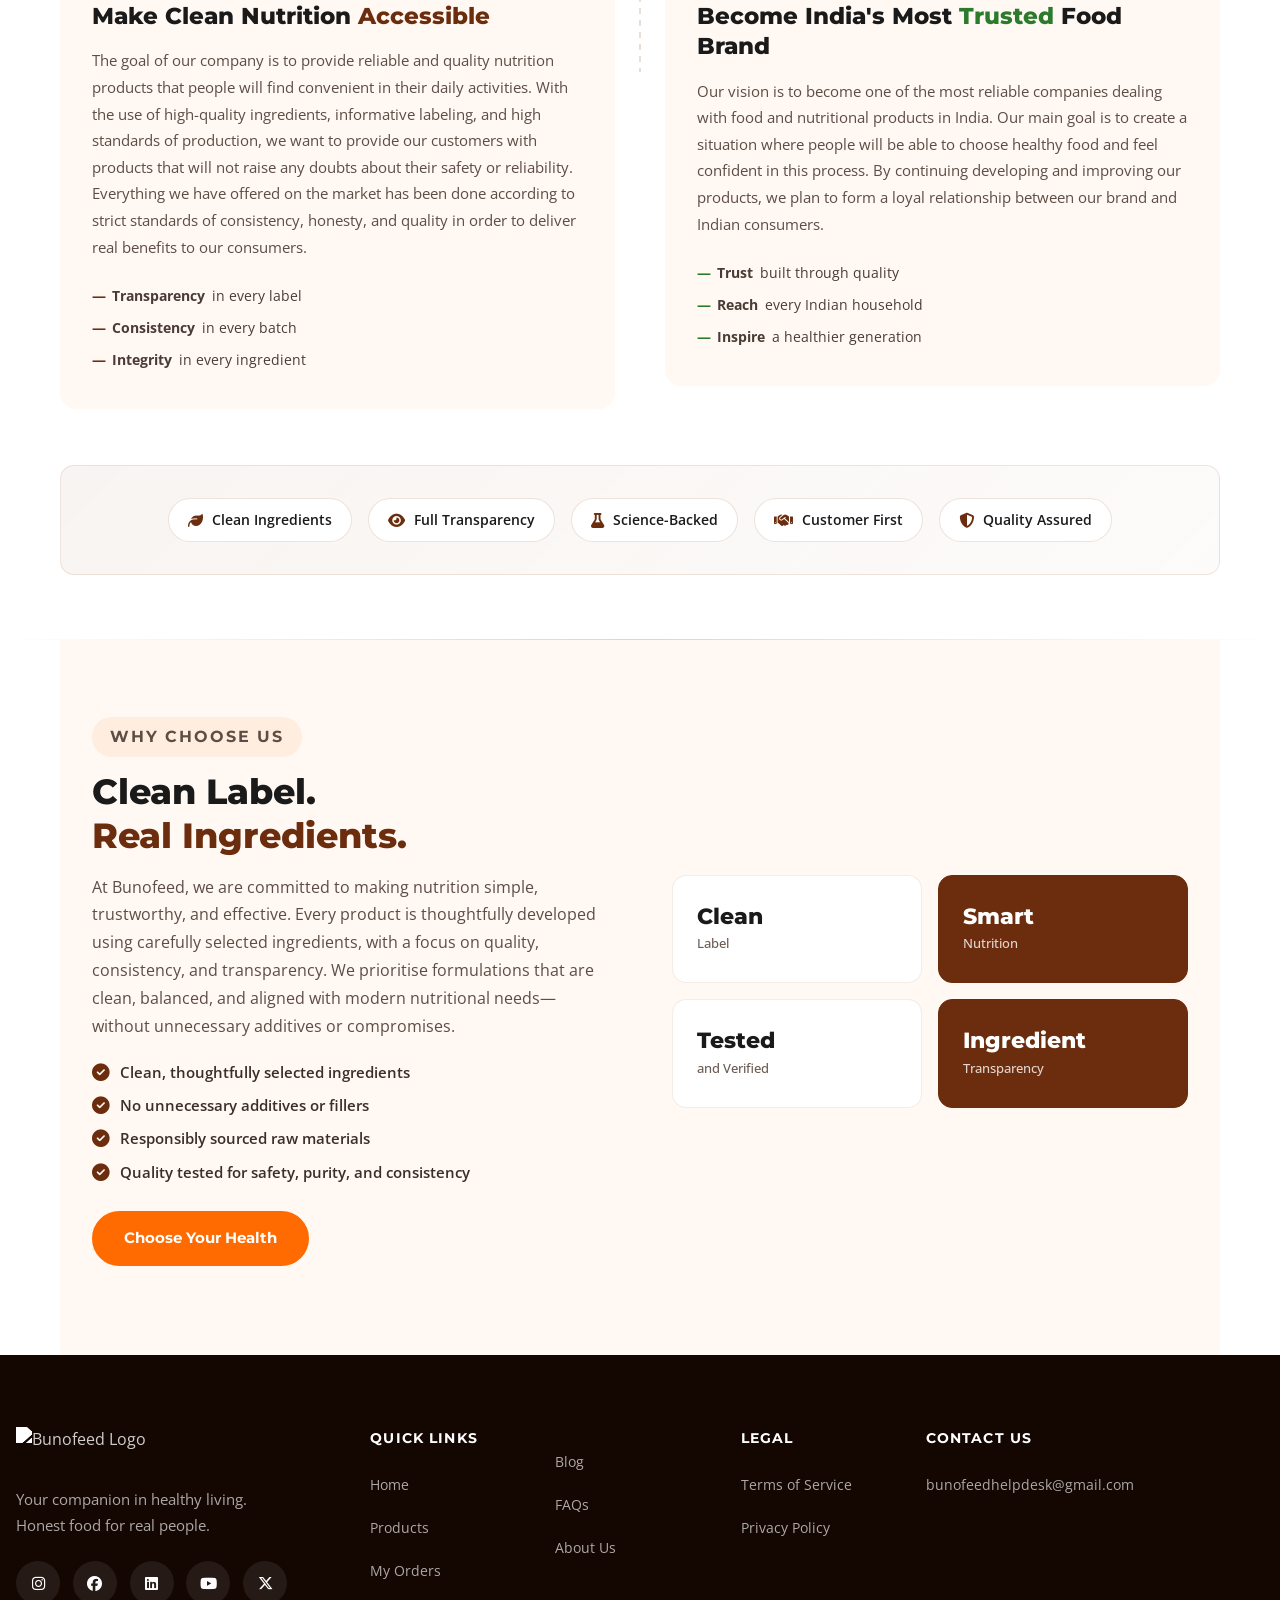
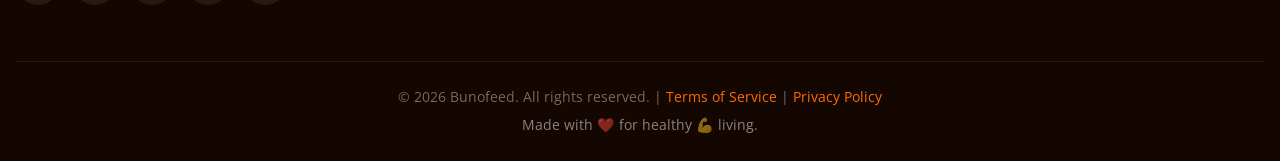
==== commit e98c4ed1: "Update about.html" ====
--- a/about.html
+++ b/about.html
@@ -19,13 +19,11 @@
   <!-- Canonical -->
   <link rel="canonical" href="https://bunofeed.in/about.html"/>
 
-  <!-- Favicons -->
+ <!-- Favicons -->
 <link rel="icon" type="image/png" sizes="32x32" href="/images/favicon-32x32.png">
 <link rel="icon" type="image/png" sizes="16x16" href="/images/favicon-16x16.png">
-<link rel="icon" type="image/png" sizes="16x16" href="/images/favicon-192x192.png">
-
+<link rel="icon" type="image/png" sizes="192x192" href="/images/favicon-192x192.png">
 <link rel="apple-touch-icon" sizes="180x180" href="/images/apple-touch-icon.png">
-
 <link rel="manifest" href="/site.webmanifest">
   
   <!-- Open Graph -->
@@ -35,7 +33,7 @@
   <meta property="og:url" content="https://bunofeed.in/about.html"/>
   <meta property="og:title" content="About Bunofeed | Our Story & Mission"/>
   <meta property="og:description" content="Learn about Bunofeed — our story, mission, vision and commitment to clean, healthy food products. Honest nutrition for everyday life."/>
-  <meta property="og:image" content="https://bunofeed.in/images/web_cover_image.png"/>
+  <meta property="og:image" content="https://bunofeed.in/images/web_cover_image2.png"/>
   <meta property="og:image:width" content="1200"/>
   <meta property="og:image:height" content="630"/>
   <meta property="og:image:alt" content="Bunofeed — Clean Nutrition Products"/>
@@ -45,7 +43,7 @@
   <meta name="twitter:site" content="@bunofeed"/>
   <meta name="twitter:title" content="About Bunofeed | Our Story & Mission"/>
   <meta name="twitter:description" content="Learn about Bunofeed — our story, mission, vision and commitment to clean, healthy food products."/>
-  <meta name="twitter:image" content="https://bunofeed.in/images/web_cover_image.png"/>
+  <meta name="twitter:image" content="https://bunofeed.in/images/web_cover_image2.png"/>
 
   <!-- hreflang -->
   <link rel="alternate" hreflang="en-in" href="https://bunofeed.in/about.html"/>
@@ -683,8 +681,12 @@
         <h4>Quick Links</h4>
         <a href="/index.html">Home</a>
         <a href="/shop.html">Products</a>
-        <a href="/blog.html">Blog</a>
         <a href="/orders.html">My Orders</a>
+      </div>   
+      <div class="footer-col">
+        <h4></h4>   
+        <a href="/blog.html">Blog</a> 
+        <a href="/faq.html">FAQs</a>
         <a href="/about.html">About Us</a>
       </div>
       <div class="footer-col">
@@ -695,11 +697,7 @@
       <div class="footer-col">
         <h4>Contact Us</h4>
         <p>
-          <i class="fas fa-envelope" aria-hidden="true"></i>
-          <a href="mailto:bunofeedhelpdesk@gmail.com" data-email>
-            bunofeedhelpdesk@gmail.com
-          </a>
-        </p>
+          <a href="mailto:bunofeedhelpdesk@gmail.com" data-email>bunofeedhelpdesk@gmail.com</a></p>   
       </div>
     </div>
     <div class="footer-bottom">
@@ -710,6 +708,7 @@
       <span class="footer-highlight">Made with ❤️ for healthy 💪 living.</span>
     </div>
   </footer>
+
   
   <!-- Scripts -->
   <script src="/products.js"></script>
--- a/style.css
+++ b/style.css
@@ -925,15 +925,15 @@
 .footer {
   background: #140702;
   color: rgba(255,255,255,0.8);
-  padding: 4.5rem 1.5rem 0;
+  padding: 4.5rem 1rem 0;
   margin-top: auto;
 }
 .footer-grid {
   max-width: 1280px;
   margin: 0 auto;
   display: grid;
-  grid-template-columns: 2fr 1fr 1fr 1.5fr;
-  gap: 3rem;
+  grid-template-columns: 2fr 1fr 1fr 1fr 2fr;
+  gap: 1rem;
   padding-bottom: 3.5rem;
   border-bottom: 1px solid rgba(255,255,255,0.08);
 }
@@ -984,6 +984,7 @@
   transition: color var(--transition);
   min-height: 32px;
 }
+
 .footer-col a:hover { color: var(--orange); }
 .footer-col p i { margin-right: 8px; color: var(--orange); }
 .footer-bottom {
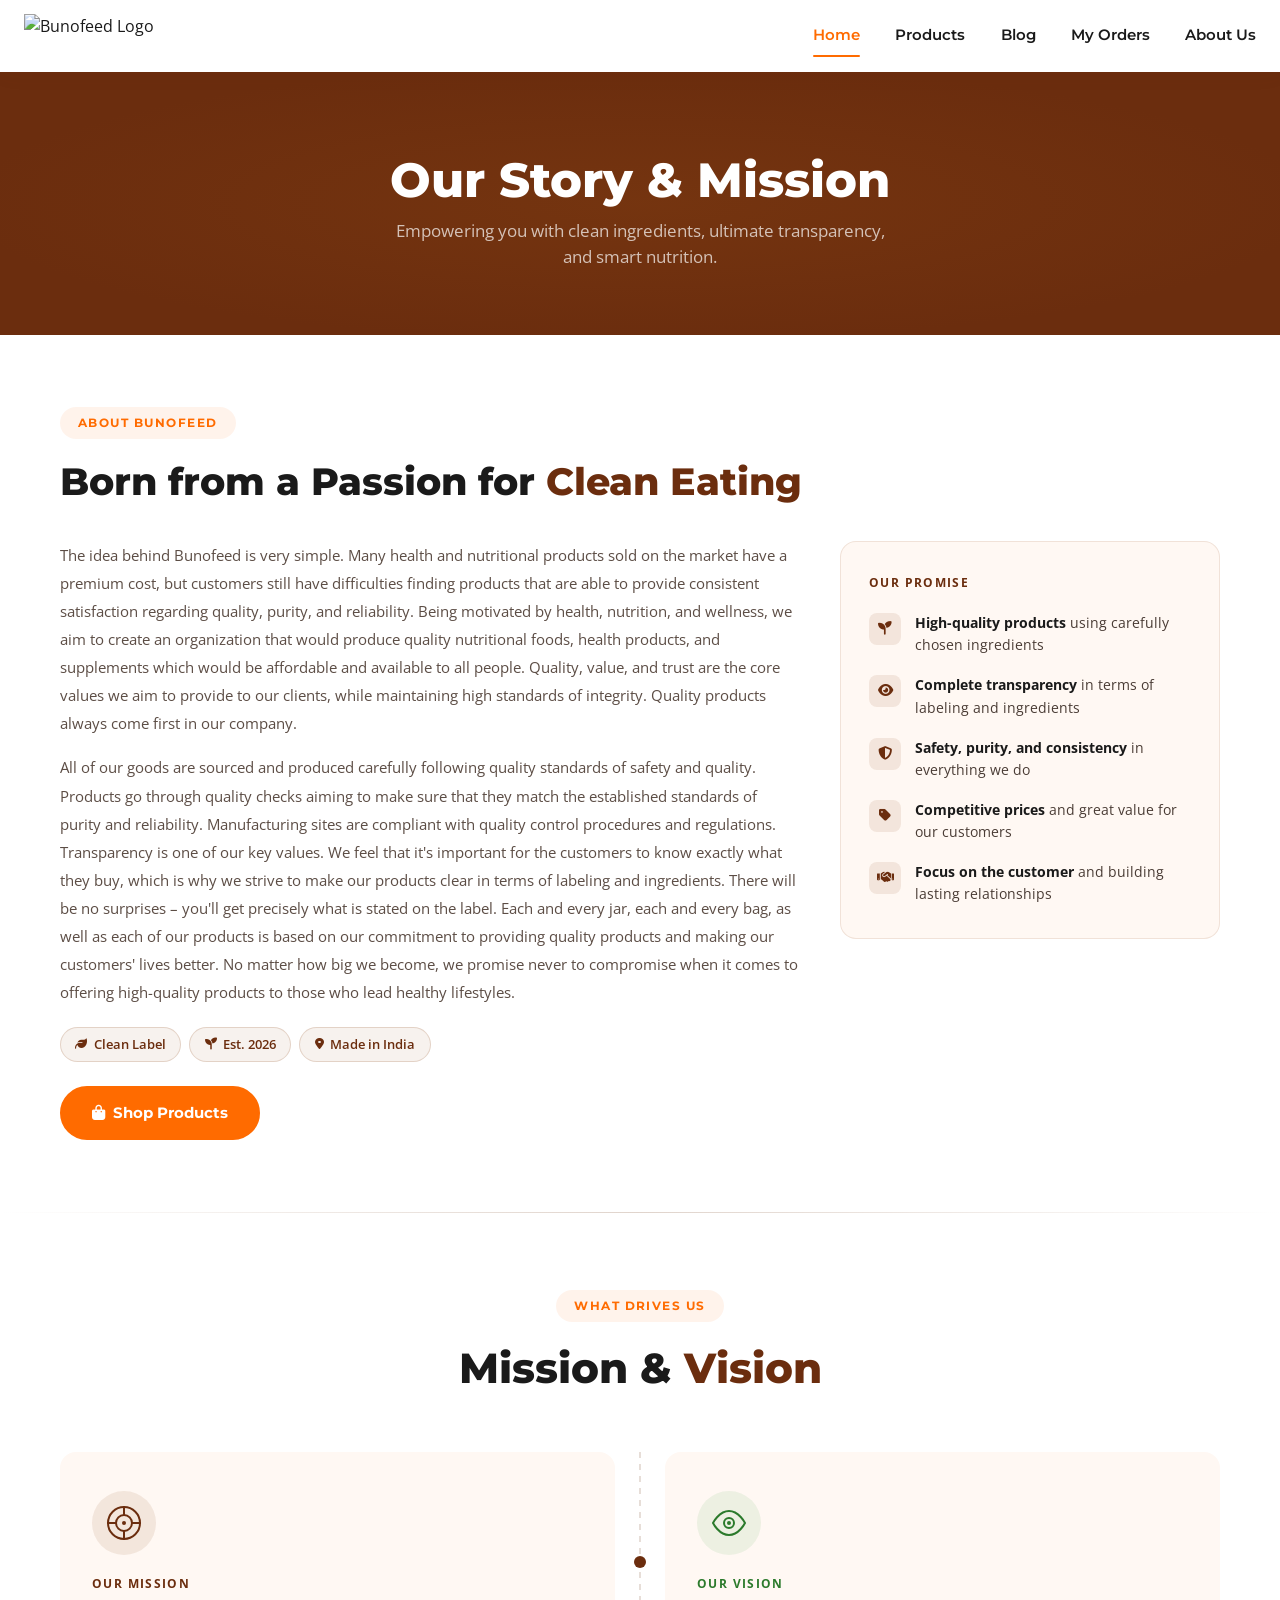
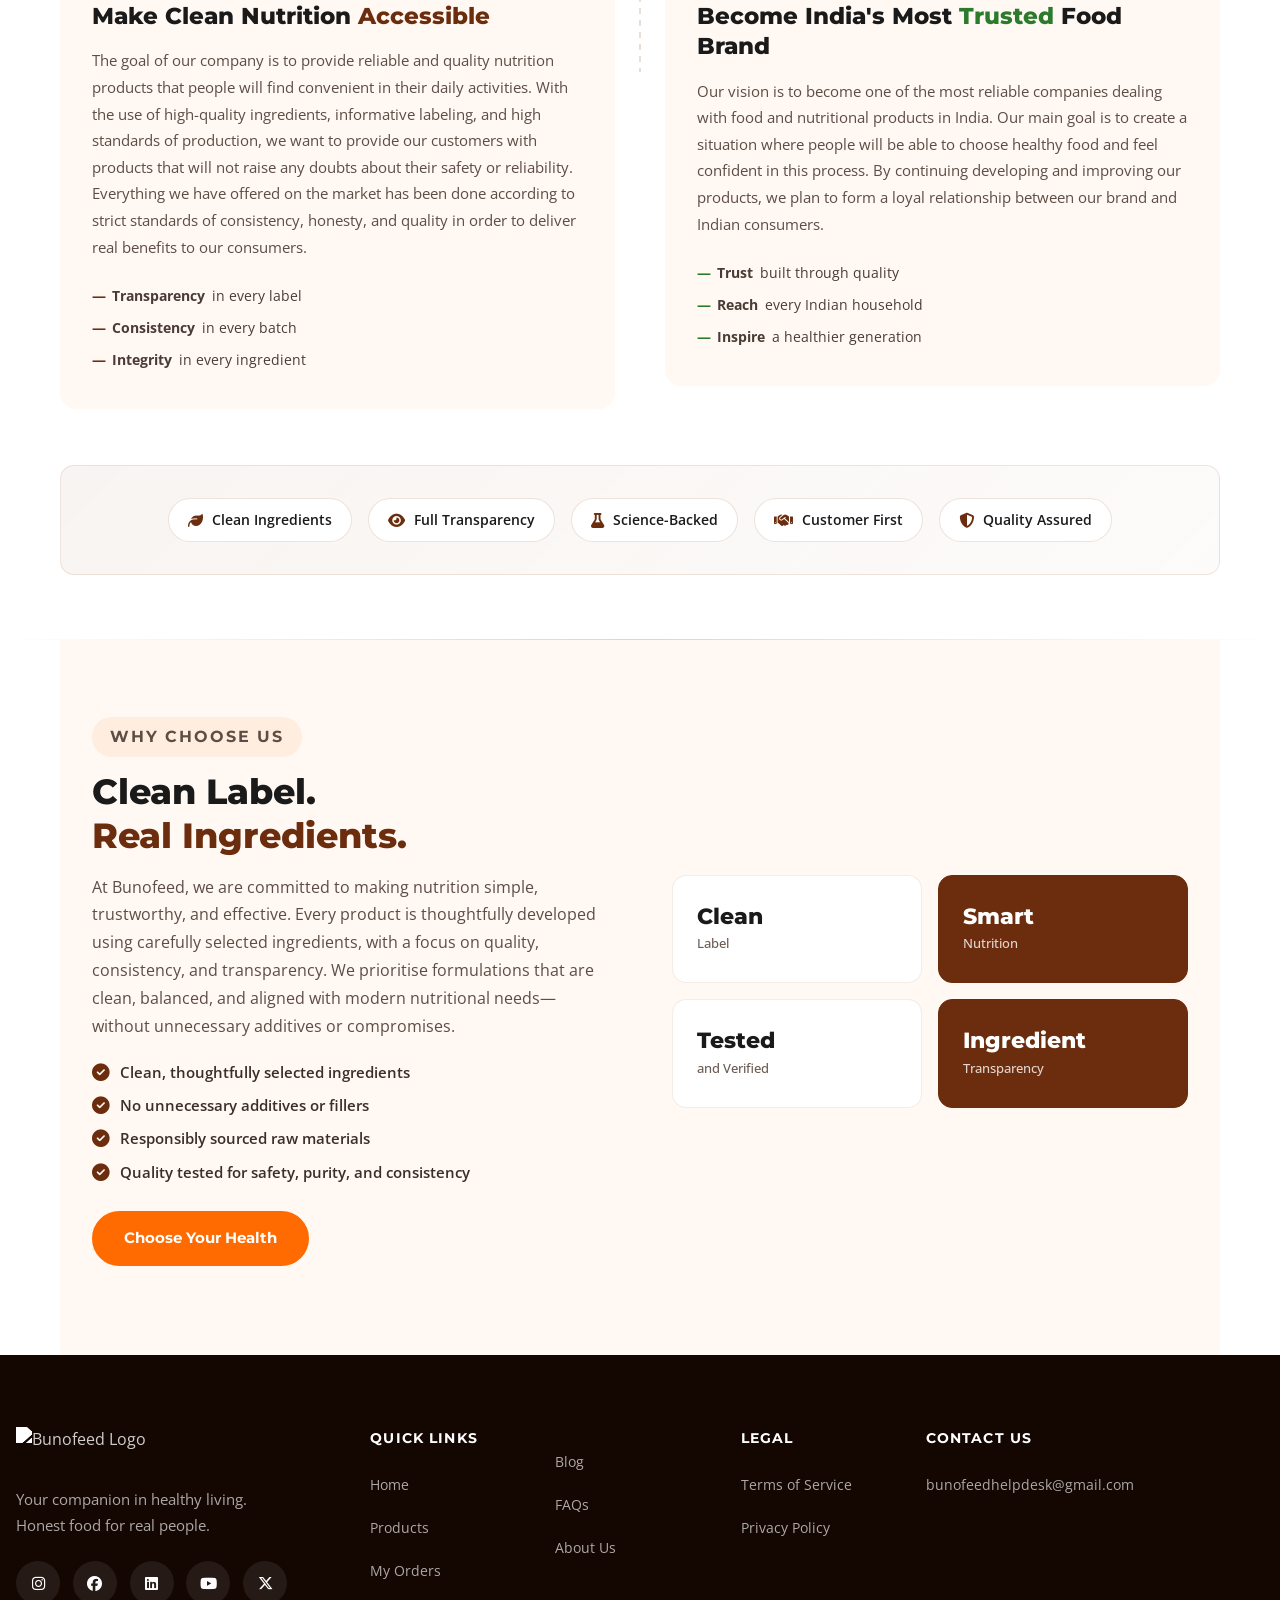
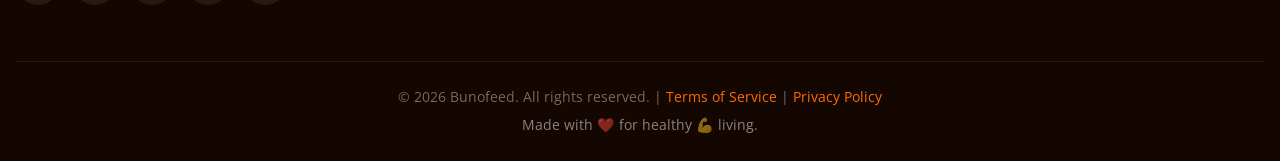
==== commit b6c61dca: "Update about.html" ====
--- a/about.html
+++ b/about.html
@@ -473,7 +473,6 @@
         <a href="/blog.html"     class="nav-link">Blog</a>
         <a href="/orders.html"   class="nav-link">My Orders</a>
         <a href="/about.html"    class="nav-link">About Us</a>
-        <a href="#contact"       class="nav-link">Contact</a>
       </nav>
     </div>
   </header>
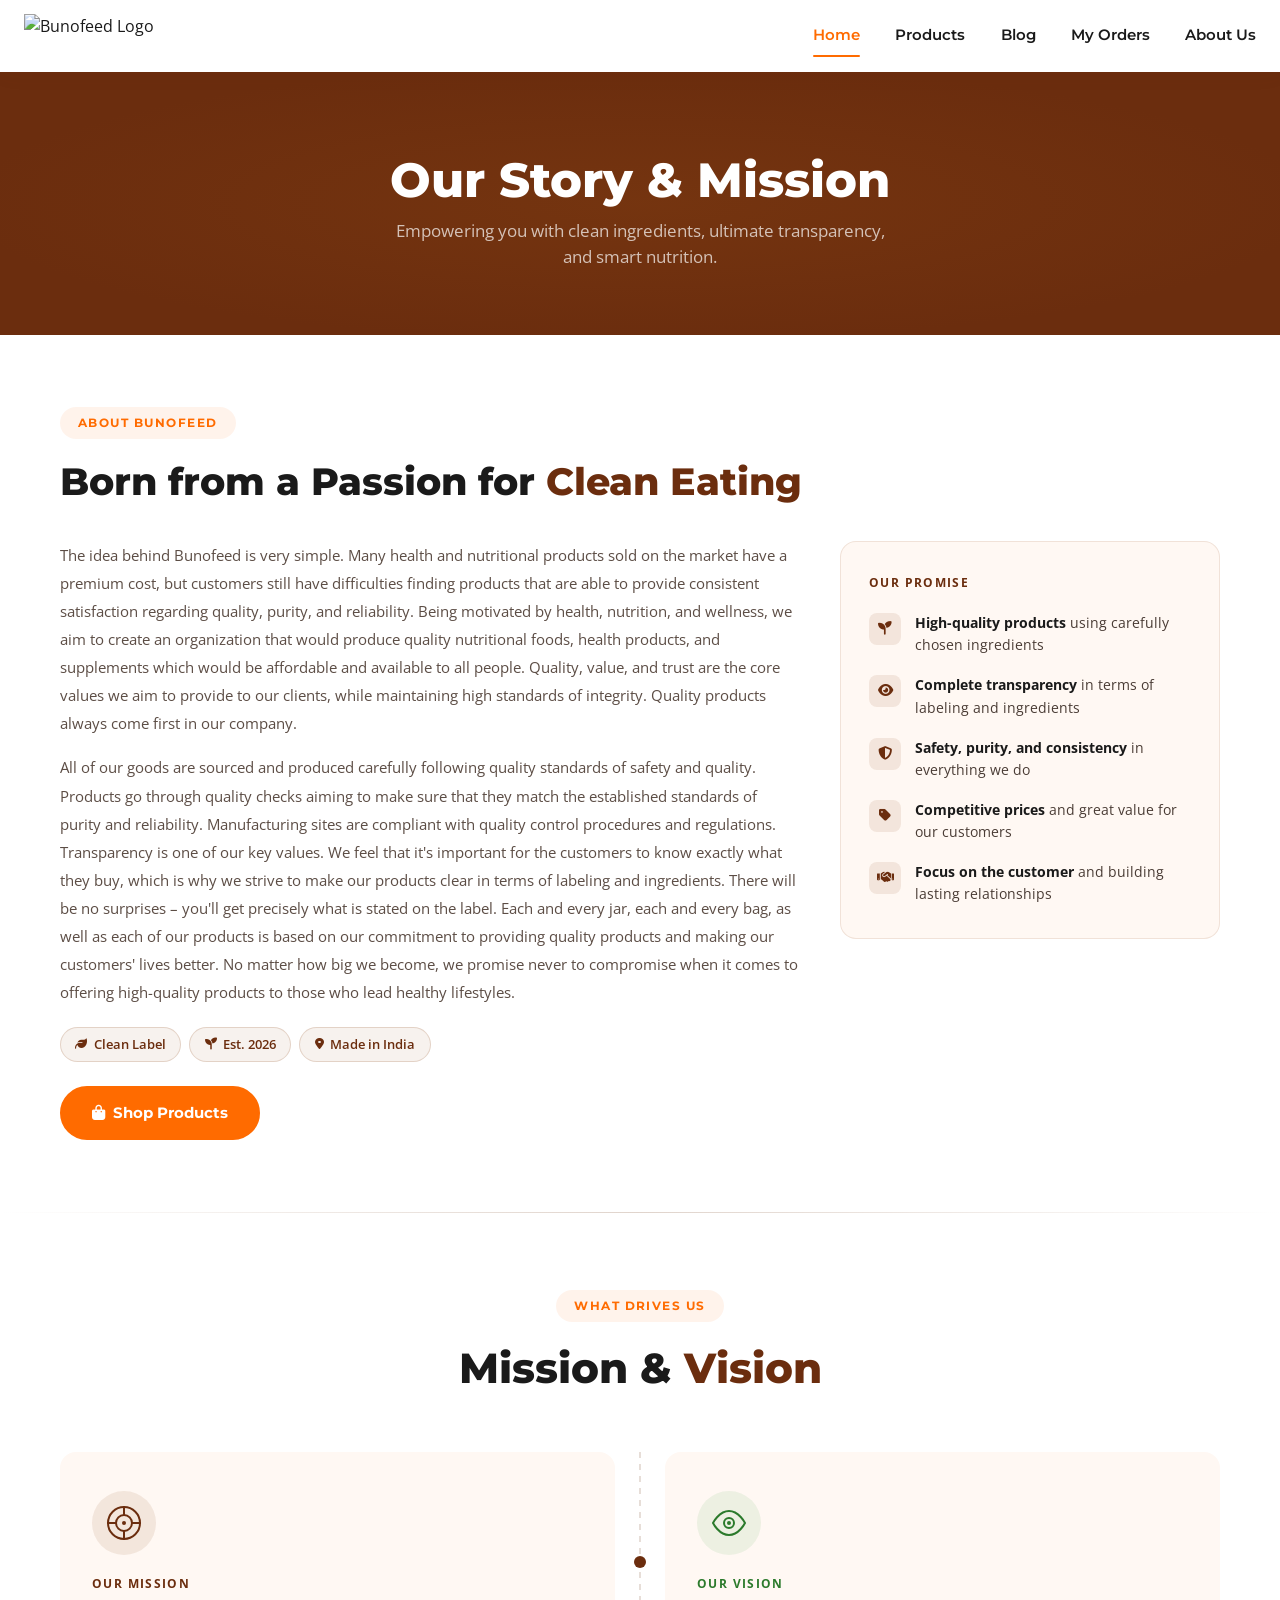
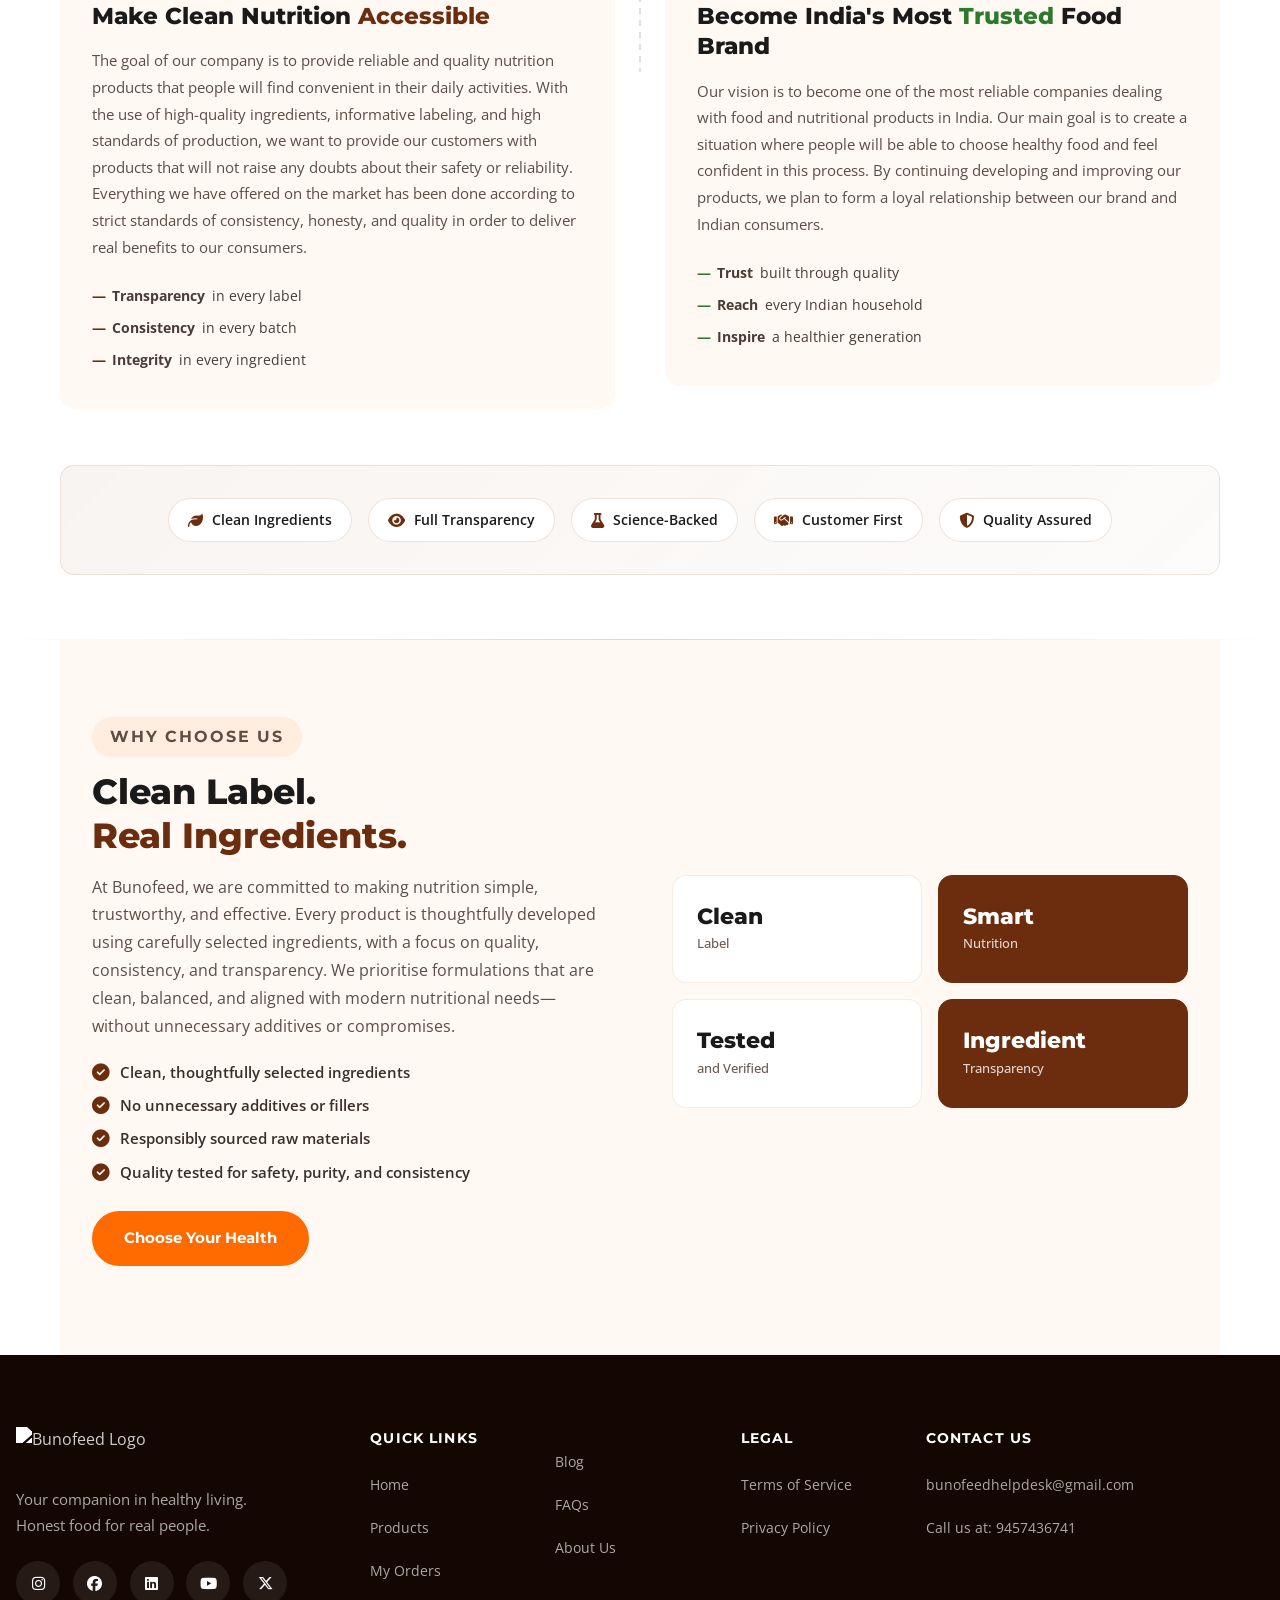
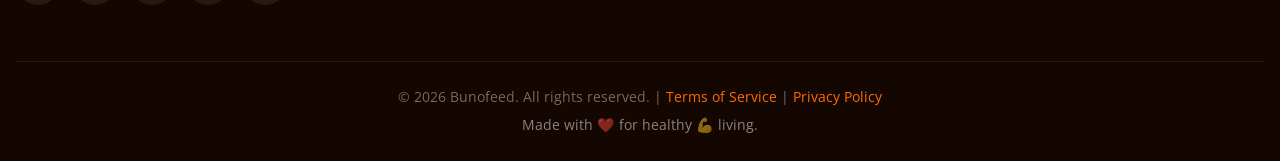
==== commit 1a5bf999: "Update about.html" ====
--- a/about.html
+++ b/about.html
@@ -696,7 +696,9 @@
       <div class="footer-col">
         <h4>Contact Us</h4>
         <p>
-          <a href="mailto:bunofeedhelpdesk@gmail.com" data-email>bunofeedhelpdesk@gmail.com</a></p>   
+          <a href="mailto:bunofeedhelpdesk@gmail.com" data-email>Mail to: bunofeedhelpdesk@gmail.com</a>
+                    <a >Call us at: 9457436741</a></p>   
+</p>      
       </div>
     </div>
     <div class="footer-bottom">
